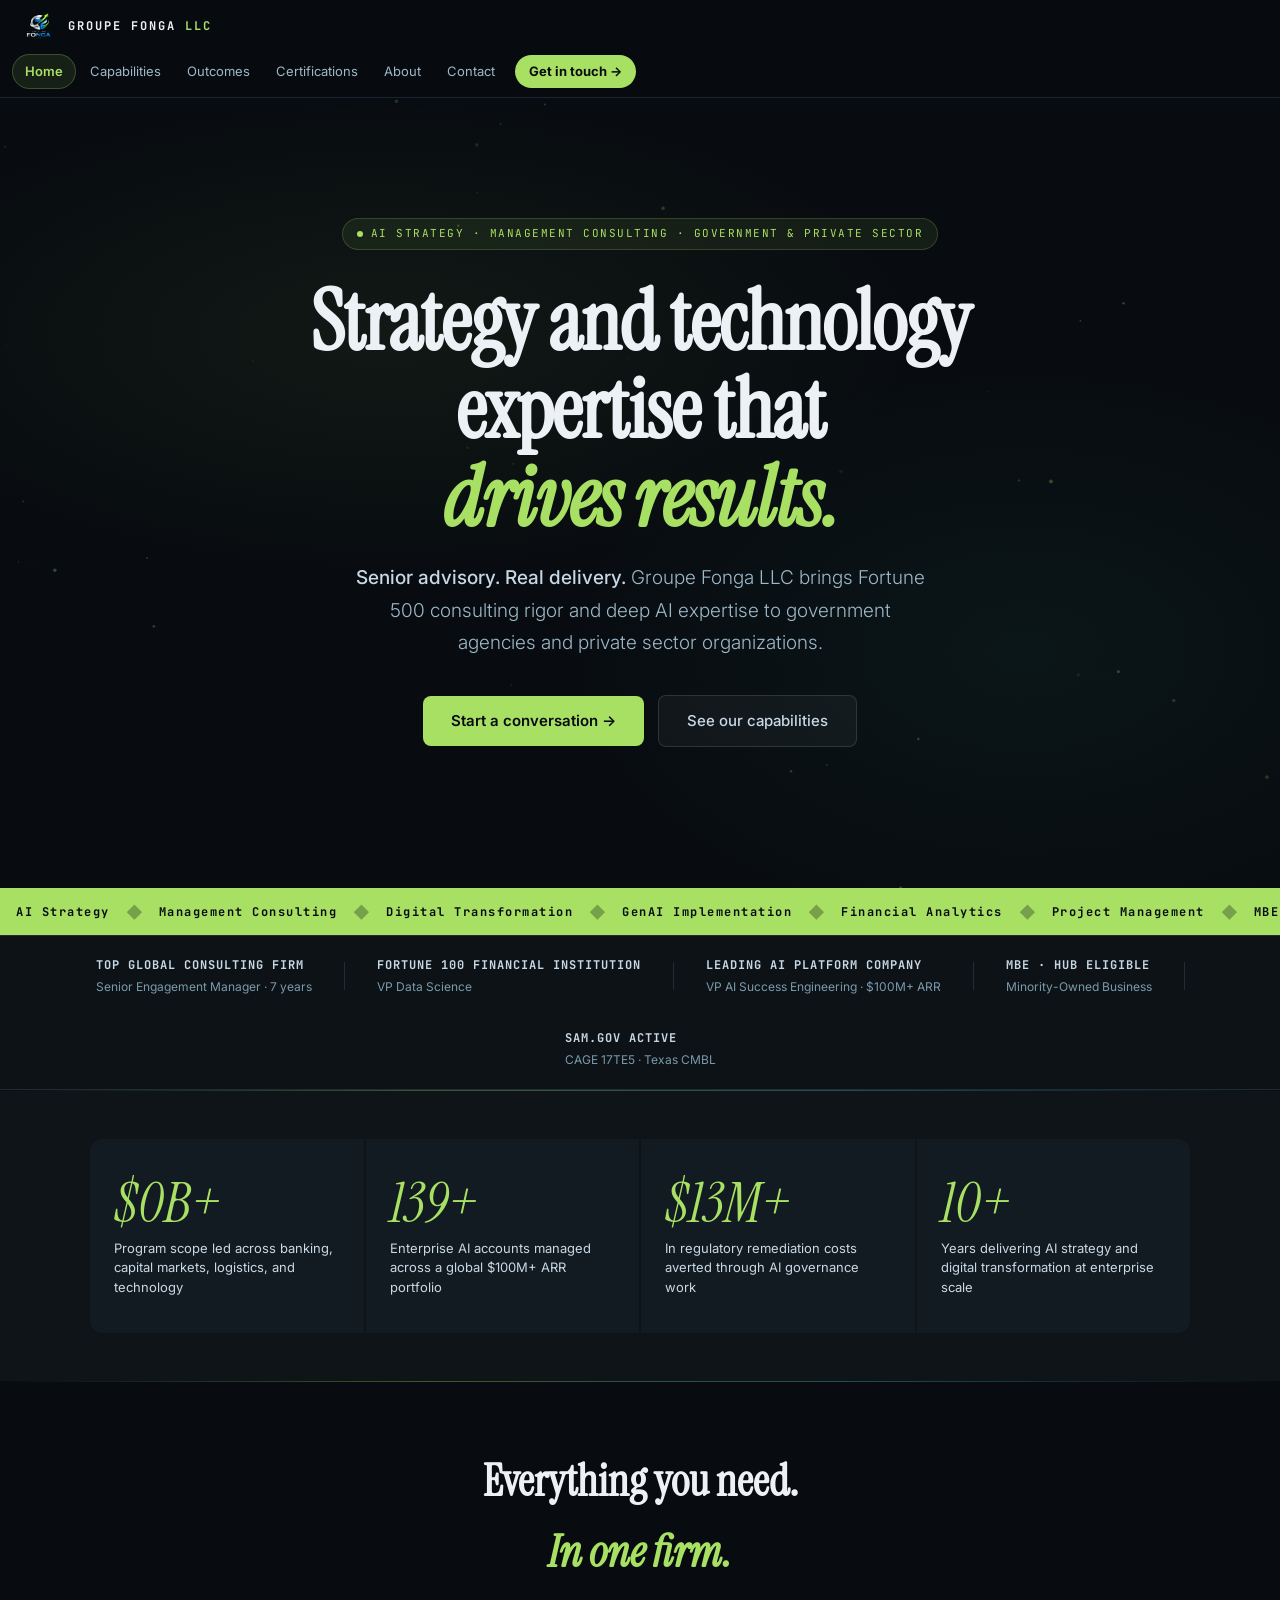
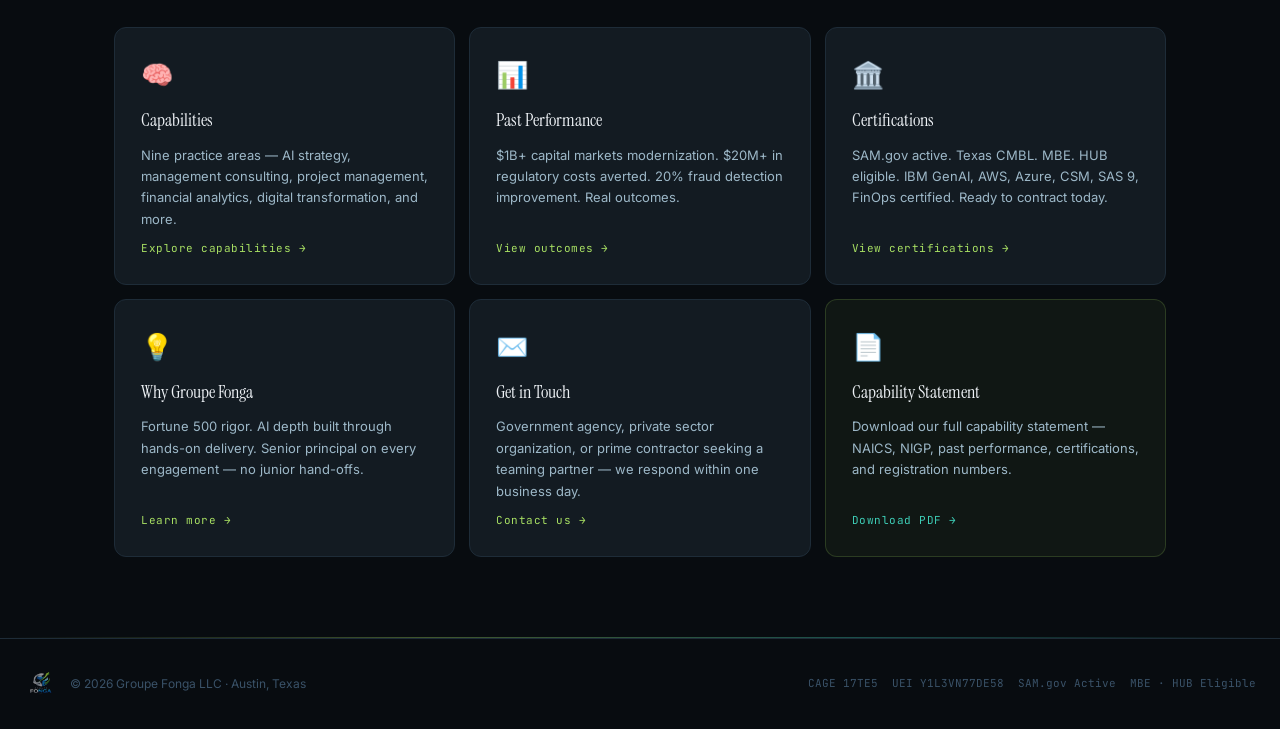
==== index.html @ 7e73f216 "Add files via upload" ====
<!DOCTYPE html>
<html lang="en">
<head>
<meta charset="UTF-8">
<meta name="viewport" content="width=device-width, initial-scale=1.0, maximum-scale=5.0">
<meta name="description" content="Groupe Fonga LLC — AI Strategy and Management Consulting. MBE. Austin TX.">
<title>Home — Groupe Fonga LLC</title>
<link rel="preconnect" href="https://fonts.googleapis.com"><link rel="preconnect" href="https://fonts.gstatic.com" crossorigin><link href="https://fonts.googleapis.com/css2?family=Instrument+Serif:ital@0;1&family=Inter:wght@300;400;500;600;700&family=JetBrains+Mono:wght@400;500;600&display=swap" rel="stylesheet">
<style>

*,*::before,*::after{box-sizing:border-box;margin:0;padding:0}
html{scroll-behavior:smooth}
body{background:#080C10;color:#EDF1F5;font-family:'Inter',sans-serif;line-height:1.6;overflow-x:hidden;-webkit-font-smoothing:antialiased}
:root{
  --void:#080C10;--surface:#0F1419;--card:#131B22;--raised:#19232D;--line:#1E2C38;
  --lime:#A8E063;--teal:#3ECFB8;--orange:#F4A035;--slate:#9DB8C8;
  --ink:#EDF1F5;--body:#C8D8E4;--faint:#7A9AAC;
}

/* ── NAV: two-row, always visible on ALL screen sizes ─────────────────────── */
nav{
  position:sticky;top:0;z-index:1000;
  background:rgba(8,12,16,0.97);
  backdrop-filter:blur(20px);
  border-bottom:1px solid rgba(30,44,56,0.8);
}
.nav-row1{
  display:flex;align-items:center;justify-content:space-between;
  padding:8px 20px;min-height:52px;
}
.nav-logo{
  display:flex;align-items:center;gap:10px;
  text-decoration:none;flex-shrink:0;
}
.nav-logo img{
  height:38px;width:38px;
  object-fit:cover;object-position:center 10%;
  mix-blend-mode:lighten;border-radius:4px;
  flex-shrink:0;
}
.nav-logo-text{
  font-family:'JetBrains Mono',monospace;font-size:12px;font-weight:700;
  color:#EDF1F5;letter-spacing:2px;text-transform:uppercase;
}
.nav-logo-text em{color:#A8E063;font-style:normal;}
.nav-row2{
  display:flex;align-items:center;
  padding:0 12px 8px;gap:2px;
  overflow-x:auto;
  -webkit-overflow-scrolling:touch;
  scrollbar-width:none;
}
.nav-row2::-webkit-scrollbar{display:none;}
.nav-row2 a{
  font-family:'Inter',sans-serif;
  font-size:13px;color:#9DB8C8;
  text-decoration:none;white-space:nowrap;flex-shrink:0;
  padding:6px 12px;border-radius:20px;
  transition:all 0.2s;
}
.nav-row2 a:hover{color:#EDF1F5;background:rgba(255,255,255,0.06);}
.nav-row2 a.active{
  color:#A8E063;
  background:rgba(168,224,99,0.1);
  border:1px solid rgba(168,224,99,0.25);
  font-weight:600;
}
.nav-row2 .nav-cta{
  background:#A8E063;color:#080C10;
  font-weight:700;margin-left:6px;
  padding:6px 14px;
}
.nav-row2 .nav-cta:hover{background:#C5F07A;}

/* ── Page sections ──────────────────────────────────────────────────────────── */
.page-hero{padding:64px 40px 48px;text-align:center;background:var(--void);position:relative;overflow:hidden;}
.page-hero::before{content:'';position:absolute;inset:0;background:radial-gradient(ellipse 60% 80% at 50% 0%,rgba(168,224,99,0.05) 0%,transparent 70%);}
.page-eyebrow{display:inline-flex;align-items:center;gap:8px;padding:5px 14px;border-radius:20px;background:rgba(168,224,99,0.08);border:1px solid rgba(168,224,99,0.2);font-family:'JetBrains Mono',monospace;font-size:11px;color:#A8E063;letter-spacing:1.5px;text-transform:uppercase;margin-bottom:20px;}
.page-title{font-family:'Instrument Serif',serif;font-size:clamp(28px,5vw,56px);line-height:1.1;color:#EDF1F5;margin-bottom:14px;position:relative;}
.page-title em{font-style:italic;color:#A8E063;}
.page-sub{font-size:clamp(14px,2vw,17px);color:#9DB8C8;max-width:540px;margin:0 auto;line-height:1.7;font-weight:300;position:relative;}
main{max-width:1100px;margin:0 auto;padding:48px 24px 80px;}
.glow-divider{height:1px;background:linear-gradient(90deg,transparent,rgba(168,224,99,0.35),rgba(62,207,184,0.35),transparent);}

/* ── Cards ──────────────────────────────────────────────────────────────────── */
.card-grid-3{display:grid;grid-template-columns:repeat(3,1fr);gap:16px;}
.card-grid-2{display:grid;grid-template-columns:repeat(2,1fr);gap:20px;}
.card{background:#131B22;border:1px solid #1E2C38;border-radius:12px;padding:28px;transition:all 0.25s;position:relative;overflow:hidden;}
.card::before{content:'';position:absolute;top:0;left:0;right:0;height:2px;background:linear-gradient(90deg,#A8E063,#3ECFB8,transparent);opacity:0;transition:opacity 0.3s;}
.card:hover::before{opacity:1;}
.card:hover{background:#19232D;border-color:rgba(168,224,99,0.2);transform:translateY(-2px);}
.card-icon{width:44px;height:44px;border-radius:10px;background:rgba(168,224,99,0.08);border:1px solid rgba(168,224,99,0.15);display:flex;align-items:center;justify-content:center;font-size:20px;margin-bottom:18px;}
.card-title{font-family:'Instrument Serif',serif;font-size:19px;color:#EDF1F5;margin-bottom:10px;line-height:1.2;}
.card-desc{font-size:14px;color:#C8D8E4;line-height:1.75;margin-bottom:14px;}
.card-tags{display:flex;flex-wrap:wrap;gap:6px;}
.tag{padding:3px 10px;border-radius:4px;background:rgba(255,255,255,0.04);border:1px solid #1E2C38;font-family:'JetBrains Mono',monospace;font-size:11px;color:#9DB8C8;}

/* ── Buttons ────────────────────────────────────────────────────────────────── */
.btn-primary{padding:13px 28px;border-radius:8px;background:#A8E063;color:#080C10;font-size:15px;font-weight:600;text-decoration:none;display:inline-flex;align-items:center;gap:8px;transition:all 0.2s;}
.btn-primary:hover{background:#C5F07A;transform:translateY(-2px);box-shadow:0 8px 30px rgba(168,224,99,0.25);}
.btn-secondary{padding:13px 28px;border-radius:8px;background:rgba(255,255,255,0.04);border:1px solid rgba(255,255,255,0.12);color:#C8D8E4;font-size:15px;font-weight:500;text-decoration:none;transition:all 0.2s;}
.btn-secondary:hover{background:rgba(255,255,255,0.08);color:#EDF1F5;}

/* ── Footer ─────────────────────────────────────────────────────────────────── */
footer{border-top:1px solid #1E2C38;padding:28px 24px;display:flex;align-items:center;justify-content:space-between;flex-wrap:wrap;gap:14px;background:#080C10;}
.footer-left{display:flex;align-items:center;gap:12px;}
.footer-left img{height:34px;width:34px;object-fit:cover;object-position:center 10%;mix-blend-mode:lighten;opacity:0.6;border-radius:4px;}
.footer-copy{font-size:12px;color:#3A5268;}
.footer-reg{display:flex;gap:14px;flex-wrap:wrap;}
.footer-reg span{font-family:'JetBrains Mono',monospace;font-size:11px;color:#3A5268;}

/* ── Animations ─────────────────────────────────────────────────────────────── */
.fade-up{opacity:0;transform:translateY(20px);transition:opacity 0.6s ease,transform 0.6s ease;}
.fade-up.visible{opacity:1;transform:translateY(0);}
@keyframes pulse{0%,100%{opacity:1;transform:scale(1)}50%{opacity:0.4;transform:scale(0.8)}}
@keyframes glowPulse{0%,100%{text-shadow:0 0 40px rgba(168,224,99,0.5)}50%{text-shadow:0 0 80px rgba(168,224,99,0.8)}}

/* ── Mobile ─────────────────────────────────────────────────────────────────── */
@media(max-width:700px){
  .card-grid-3,.card-grid-2{grid-template-columns:1fr;}
  .page-hero{padding:40px 16px 32px;}
  main{padding:32px 16px 60px;}
  footer{flex-direction:column;align-items:flex-start;padding:20px 16px;}
  .btn-primary,.btn-secondary{width:100%;justify-content:center;text-align:center;}
}
@media(prefers-reduced-motion:reduce){*{animation:none!important;transition:none!important}.fade-up{opacity:1;transform:none}}


.hero{position:relative;min-height:calc(100vh - 110px);display:flex;flex-direction:column;align-items:center;justify-content:center;padding:60px 24px 80px;text-align:center;overflow:hidden;}
.hero::before{content:'';position:absolute;inset:0;background:radial-gradient(ellipse 70% 50% at 30% 30%,rgba(168,224,99,0.06) 0%,transparent 60%),radial-gradient(ellipse 60% 60% at 80% 70%,rgba(62,207,184,0.05) 0%,transparent 60%);animation:meshShift 12s ease-in-out infinite alternate;}
@keyframes meshShift{0%{opacity:1}100%{opacity:0.6}}
#particles{position:absolute;inset:0;z-index:0;pointer-events:none;}
.hero-content{position:relative;z-index:1;max-width:820px;}
.eyebrow{display:inline-flex;align-items:center;gap:8px;padding:6px 14px;border-radius:20px;background:rgba(168,224,99,0.08);border:1px solid rgba(168,224,99,0.2);font-family:'JetBrains Mono',monospace;font-size:11px;color:#A8E063;letter-spacing:1.5px;text-transform:uppercase;margin-bottom:28px;}
.eyebrow-dot{width:6px;height:6px;border-radius:50%;background:#A8E063;animation:pulse 2.5s ease-in-out infinite;flex-shrink:0;}
.hero-h1{font-family:'Instrument Serif',serif;font-size:clamp(36px,7vw,84px);line-height:1.05;letter-spacing:-1px;color:#EDF1F5;margin-bottom:20px;}
.hero-h1 em{font-style:italic;color:#A8E063;animation:glowPulse 3s ease-in-out infinite;}
.hero-sub{font-size:clamp(15px,2vw,19px);color:#9DB8C8;max-width:580px;margin:0 auto 36px;line-height:1.7;font-weight:300;}
.hero-sub strong{color:#C8D8E4;font-weight:500;}
.hero-actions{display:flex;align-items:center;justify-content:center;gap:14px;flex-wrap:wrap;}
.cred-bar{border-top:1px solid #1E2C38;border-bottom:1px solid #1E2C38;padding:20px 24px;display:flex;align-items:center;justify-content:center;gap:32px;flex-wrap:wrap;background:rgba(15,20,25,0.7);}
.cred-name{font-family:'JetBrains Mono',monospace;font-size:12px;font-weight:700;color:#C8D8E4;letter-spacing:1px;text-transform:uppercase;}
.cred-sub{font-size:12px;color:#7A9AAC;margin-top:2px;}
.cred-div{width:1px;height:28px;background:#1E2C38;}
.stats-wrap{background:#0F1419;padding:48px 24px;}
.stats-grid{display:grid;grid-template-columns:repeat(4,1fr);gap:2px;max-width:1100px;margin:0 auto;}
.stat-card{padding:36px 24px;background:#131B22;transition:background 0.2s;}
.stat-card:first-child{border-radius:12px 0 0 12px;}
.stat-card:last-child{border-radius:0 12px 12px 0;}
.stat-card:hover{background:#19232D;}
.stat-num{font-family:'Instrument Serif',serif;font-style:italic;font-size:clamp(36px,5vw,56px);color:#A8E063;line-height:1;margin-bottom:8px;}
.stat-label{font-size:13px;color:#C8D8E4;line-height:1.5;}
.previews{max-width:1100px;margin:0 auto;padding:64px 24px 80px;}
.previews-title{font-family:'Instrument Serif',serif;font-size:clamp(28px,4vw,44px);color:#EDF1F5;margin-bottom:40px;text-align:center;}
.previews-title em{font-style:italic;color:#A8E063;}
.preview-grid{display:grid;grid-template-columns:repeat(3,1fr);gap:14px;}
.preview-card{padding:26px;background:#131B22;border:1px solid #1E2C38;border-radius:12px;display:flex;flex-direction:column;gap:10px;transition:all 0.25s;position:relative;overflow:hidden;}
.preview-card::before{content:'';position:absolute;top:0;left:0;right:0;height:2px;background:linear-gradient(90deg,#A8E063,#3ECFB8,transparent);opacity:0;transition:opacity 0.3s;}
.preview-card:hover::before{opacity:1;}
.preview-card:hover{background:#19232D;transform:translateY(-3px);box-shadow:0 16px 40px rgba(0,0,0,0.3);}
.preview-icon{font-size:26px;}
.preview-title{font-family:'Instrument Serif',serif;font-size:18px;color:#EDF1F5;}
.preview-desc{font-size:13px;color:#9DB8C8;line-height:1.65;flex:1;}
.preview-link{font-family:'JetBrains Mono',monospace;font-size:11px;color:#A8E063;text-decoration:none;letter-spacing:0.5px;}
.preview-link:hover{text-decoration:underline;}
@media(max-width:700px){
  .stats-grid{grid-template-columns:1fr 1fr;}
  .stat-card:first-child{border-radius:12px 0 0 0;}
  .stat-card:last-child{border-radius:0 0 12px 12px;}
  .preview-grid{grid-template-columns:1fr;}
  .cred-bar{flex-direction:column;gap:14px;text-align:center;}
  .cred-div{display:none;}
  .hero-actions{flex-direction:column;width:100%;}
  .hero-actions .btn-primary,.hero-actions .btn-secondary{width:100%;justify-content:center;}
}

</style>
</head>
<body>
<nav>
  <div class="nav-row1">
    <a href="index.html" class="nav-logo">
      <img src="logo.png" alt="Groupe Fonga LLC"/>
      <span class="nav-logo-text">GROUPE FONGA <em>LLC</em></span>
    </a>
  </div>
  <div class="nav-row2">
    <a href="index.html" class="active">Home</a><a href="capabilities.html" class="">Capabilities</a><a href="outcomes.html" class="">Outcomes</a><a href="certifications.html" class="">Certifications</a><a href="about.html" class="">About</a><a href="contact.html" class="">Contact</a>
    <a href="contact.html" class="nav-cta">Get in touch →</a>
  </div>
</nav>

<canvas id="particles"></canvas>
<section class="hero">
  <div class="hero-content">
    <div class="eyebrow"><span class="eyebrow-dot"></span>AI Strategy · Management Consulting · Government & Private Sector</div>
    <h1 class="hero-h1">Strategy and technology<br>expertise that<br><em>drives results.</em></h1>
    <p class="hero-sub"><strong>Senior advisory. Real delivery.</strong> Groupe Fonga LLC brings Fortune 500 consulting rigor and deep AI expertise to government agencies and private sector organizations.</p>
    <div class="hero-actions">
      <a href="contact.html" class="btn-primary">Start a conversation →</a>
      <a href="capabilities.html" class="btn-secondary">See our capabilities</a>
    </div>
  </div>
</section>
<div style="background:#A8E063;padding:10px 0;overflow:hidden;white-space:nowrap;">
<div style="display:inline-flex;align-items:center;animation:marquee 30s linear infinite;">
  <span style="font-family:'JetBrains Mono',monospace;font-size:12px;font-weight:700;color:#080C10;letter-spacing:1.5px;padding:0 16px;">AI Strategy</span><span style="color:rgba(8,12,16,0.3)">◆</span>
  <span style="font-family:'JetBrains Mono',monospace;font-size:12px;font-weight:700;color:#080C10;letter-spacing:1.5px;padding:0 16px;">Management Consulting</span><span style="color:rgba(8,12,16,0.3)">◆</span>
  <span style="font-family:'JetBrains Mono',monospace;font-size:12px;font-weight:700;color:#080C10;letter-spacing:1.5px;padding:0 16px;">Digital Transformation</span><span style="color:rgba(8,12,16,0.3)">◆</span>
  <span style="font-family:'JetBrains Mono',monospace;font-size:12px;font-weight:700;color:#080C10;letter-spacing:1.5px;padding:0 16px;">GenAI Implementation</span><span style="color:rgba(8,12,16,0.3)">◆</span>
  <span style="font-family:'JetBrains Mono',monospace;font-size:12px;font-weight:700;color:#080C10;letter-spacing:1.5px;padding:0 16px;">Financial Analytics</span><span style="color:rgba(8,12,16,0.3)">◆</span>
  <span style="font-family:'JetBrains Mono',monospace;font-size:12px;font-weight:700;color:#080C10;letter-spacing:1.5px;padding:0 16px;">Project Management</span><span style="color:rgba(8,12,16,0.3)">◆</span>
  <span style="font-family:'JetBrains Mono',monospace;font-size:12px;font-weight:700;color:#080C10;letter-spacing:1.5px;padding:0 16px;">MBE · HUB Eligible</span><span style="color:rgba(8,12,16,0.3)">◆</span>
  <span style="font-family:'JetBrains Mono',monospace;font-size:12px;font-weight:700;color:#080C10;letter-spacing:1.5px;padding:0 16px;">Austin TX · CAGE 17TE5</span><span style="color:rgba(8,12,16,0.3)">◆</span>
  <span style="font-family:'JetBrains Mono',monospace;font-size:12px;font-weight:700;color:#080C10;letter-spacing:1.5px;padding:0 16px;">AI Strategy</span><span style="color:rgba(8,12,16,0.3)">◆</span>
  <span style="font-family:'JetBrains Mono',monospace;font-size:12px;font-weight:700;color:#080C10;letter-spacing:1.5px;padding:0 16px;">Management Consulting</span><span style="color:rgba(8,12,16,0.3)">◆</span>
  <span style="font-family:'JetBrains Mono',monospace;font-size:12px;font-weight:700;color:#080C10;letter-spacing:1.5px;padding:0 16px;">Digital Transformation</span><span style="color:rgba(8,12,16,0.3)">◆</span>
  <span style="font-family:'JetBrains Mono',monospace;font-size:12px;font-weight:700;color:#080C10;letter-spacing:1.5px;padding:0 16px;">GenAI Implementation</span><span style="color:rgba(8,12,16,0.3)">◆</span>
</div>
</div>
<style>@keyframes marquee{0%{transform:translateX(0)}100%{transform:translateX(-50%)}}</style>
<div class="cred-bar">
  <div><div class="cred-name">Top Global Consulting Firm</div><div class="cred-sub">Senior Engagement Manager · 7 years</div></div>
  <div class="cred-div"></div>
  <div><div class="cred-name">Fortune 100 Financial Institution</div><div class="cred-sub">VP Data Science</div></div>
  <div class="cred-div"></div>
  <div><div class="cred-name">Leading AI Platform Company</div><div class="cred-sub">VP AI Success Engineering · $100M+ ARR</div></div>
  <div class="cred-div"></div>
  <div><div class="cred-name">MBE · HUB Eligible</div><div class="cred-sub">Minority-Owned Business</div></div>
  <div class="cred-div"></div>
  <div><div class="cred-name">SAM.gov Active</div><div class="cred-sub">CAGE 17TE5 · Texas CMBL</div></div>
</div>
<div class="glow-divider"></div>
<div class="stats-wrap">
  <div class="stats-grid">
    <div class="stat-card fade-up"><div class="stat-num" data-target="1" data-suffix="B+" data-prefix="$">$1B+</div><div class="stat-label">Program scope led across banking, capital markets, logistics, and technology</div></div>
    <div class="stat-card fade-up"><div class="stat-num" data-target="200" data-suffix="+" data-prefix="">200+</div><div class="stat-label">Enterprise AI accounts managed across a global $100M+ ARR portfolio</div></div>
    <div class="stat-card fade-up"><div class="stat-num" data-target="20" data-suffix="M+" data-prefix="$">$20M+</div><div class="stat-label">In regulatory remediation costs averted through AI governance work</div></div>
    <div class="stat-card fade-up"><div class="stat-num" data-target="15" data-suffix="+" data-prefix="">15+</div><div class="stat-label">Years delivering AI strategy and digital transformation at enterprise scale</div></div>
  </div>
</div>
<div class="glow-divider"></div>
<div class="previews">
  <h2 class="previews-title fade-up">Everything you need.<br><em>In one firm.</em></h2>
  <div class="preview-grid">
    <div class="preview-card fade-up"><div class="preview-icon">🧠</div><div class="preview-title">Capabilities</div><div class="preview-desc">Nine practice areas — AI strategy, management consulting, project management, financial analytics, digital transformation, and more.</div><a href="capabilities.html" class="preview-link">Explore capabilities →</a></div>
    <div class="preview-card fade-up"><div class="preview-icon">📊</div><div class="preview-title">Past Performance</div><div class="preview-desc">$1B+ capital markets modernization. $20M+ in regulatory costs averted. 20% fraud detection improvement. Real outcomes.</div><a href="outcomes.html" class="preview-link">View outcomes →</a></div>
    <div class="preview-card fade-up"><div class="preview-icon">🏛️</div><div class="preview-title">Certifications</div><div class="preview-desc">SAM.gov active. Texas CMBL. MBE. HUB eligible. IBM GenAI, AWS, Azure, CSM, SAS 9, FinOps certified. Ready to contract today.</div><a href="certifications.html" class="preview-link">View certifications →</a></div>
    <div class="preview-card fade-up"><div class="preview-icon">💡</div><div class="preview-title">Why Groupe Fonga</div><div class="preview-desc">Fortune 500 rigor. AI depth built through hands-on delivery. Senior principal on every engagement — no junior hand-offs.</div><a href="about.html" class="preview-link">Learn more →</a></div>
    <div class="preview-card fade-up"><div class="preview-icon">✉️</div><div class="preview-title">Get in Touch</div><div class="preview-desc">Government agency, private sector organization, or prime contractor seeking a teaming partner — we respond within one business day.</div><a href="contact.html" class="preview-link">Contact us →</a></div>
    <div class="preview-card fade-up" style="background:rgba(168,224,99,0.05);border-color:rgba(168,224,99,0.18);"><div class="preview-icon">📄</div><div class="preview-title">Capability Statement</div><div class="preview-desc">Download our full capability statement — NAICS, NIGP, past performance, certifications, and registration numbers.</div><a href="capability-statement.pdf" class="preview-link" style="color:#3ECFB8;">Download PDF →</a></div>
  </div>
</div>

<div class="glow-divider"></div>
<footer>
  <div class="footer-left">
    <img src="logo.png" alt="Groupe Fonga LLC"/>
    <span class="footer-copy">© 2026 Groupe Fonga LLC · Austin, Texas</span>
  </div>
  <div class="footer-reg">
    <span>CAGE 17TE5</span><span>UEI Y1L3VN77DE58</span><span>SAM.gov Active</span><span>MBE · HUB Eligible</span>
  </div>
</footer>
<script>
(function(){
  // Fade-up on scroll
  const obs=new IntersectionObserver(entries=>{
    entries.forEach(e=>{if(e.isIntersecting){e.target.classList.add('visible');obs.unobserve(e.target);}});
  },{threshold:0.1,rootMargin:'0px 0px -30px 0px'});
  document.querySelectorAll('.fade-up').forEach(el=>obs.observe(el));
  // Card tilt
  if(!window.matchMedia('(prefers-reduced-motion:reduce)').matches){
    document.querySelectorAll('.card').forEach(card=>{
      card.addEventListener('mousemove',e=>{
        const r=card.getBoundingClientRect();
        const x=(e.clientX-r.left)/r.width-0.5;
        const y=(e.clientY-r.top)/r.height-0.5;
        card.style.transform=`translateY(-2px) rotateX(${-y*5}deg) rotateY(${x*5}deg)`;
        card.style.transformStyle='preserve-3d';
      });
      card.addEventListener('mouseleave',()=>{
        card.style.transform='';
        card.style.transition='transform 0.4s ease';
        setTimeout(()=>card.style.transition='',400);
      });
    });
  }
})();
</script>
<script>
// Particles
(function(){
  const c=document.getElementById('particles');if(!c)return;
  const ctx=c.getContext('2d');let W,H,pts=[];
  function resize(){W=c.width=window.innerWidth;H=c.height=window.innerHeight;}
  function P(){this.x=Math.random()*W;this.y=Math.random()*H;this.vx=(Math.random()-.5)*.3;this.vy=(Math.random()-.5)*.3;this.r=Math.random()*1.5+.5;this.a=Math.random()*.25+.05;}
  P.prototype.u=function(){this.x+=this.vx;this.y+=this.vy;if(this.x<0||this.x>W)this.vx*=-1;if(this.y<0||this.y>H)this.vy*=-1;};
  function init(){resize();pts=Array.from({length:45},()=>new P());}
  function draw(){ctx.clearRect(0,0,W,H);pts.forEach(p=>{ctx.beginPath();ctx.arc(p.x,p.y,p.r,0,Math.PI*2);ctx.fillStyle='rgba(168,224,99,'+p.a+')';ctx.fill();p.u();});for(let i=0;i<pts.length;i++)for(let j=i+1;j<pts.length;j++){const dx=pts[i].x-pts[j].x,dy=pts[i].y-pts[j].y,d=Math.sqrt(dx*dx+dy*dy);if(d<110){ctx.beginPath();ctx.moveTo(pts[i].x,pts[i].y);ctx.lineTo(pts[j].x,pts[j].y);ctx.strokeStyle='rgba(168,224,99,'+(0.05*(1-d/110))+')';ctx.lineWidth=.5;ctx.stroke();}}requestAnimationFrame(draw);}
  window.addEventListener('resize',resize);init();
  if(!window.matchMedia('(prefers-reduced-motion:reduce)').matches)draw();
})();
// Counters
(function(){
  const els=document.querySelectorAll('.stat-num[data-target]');
  function ease(t){return 1-Math.pow(1-t,3);}
  function animate(el){
    const t=+el.dataset.target,pre=el.dataset.prefix||'',suf=el.dataset.suffix||'';
    const dur=1800,start=performance.now();
    (function tick(now){const p=Math.min((now-start)/dur,1);el.textContent=pre+Math.floor(t*ease(p))+suf;if(p<1)requestAnimationFrame(tick);else el.textContent=pre+t+suf;})(start);
  }
  const obs=new IntersectionObserver(entries=>{entries.forEach(e=>{if(e.isIntersecting){animate(e.target);obs.unobserve(e.target);}});},{threshold:.5});
  els.forEach(el=>obs.observe(el));
})();
</script>
</body>
</html>
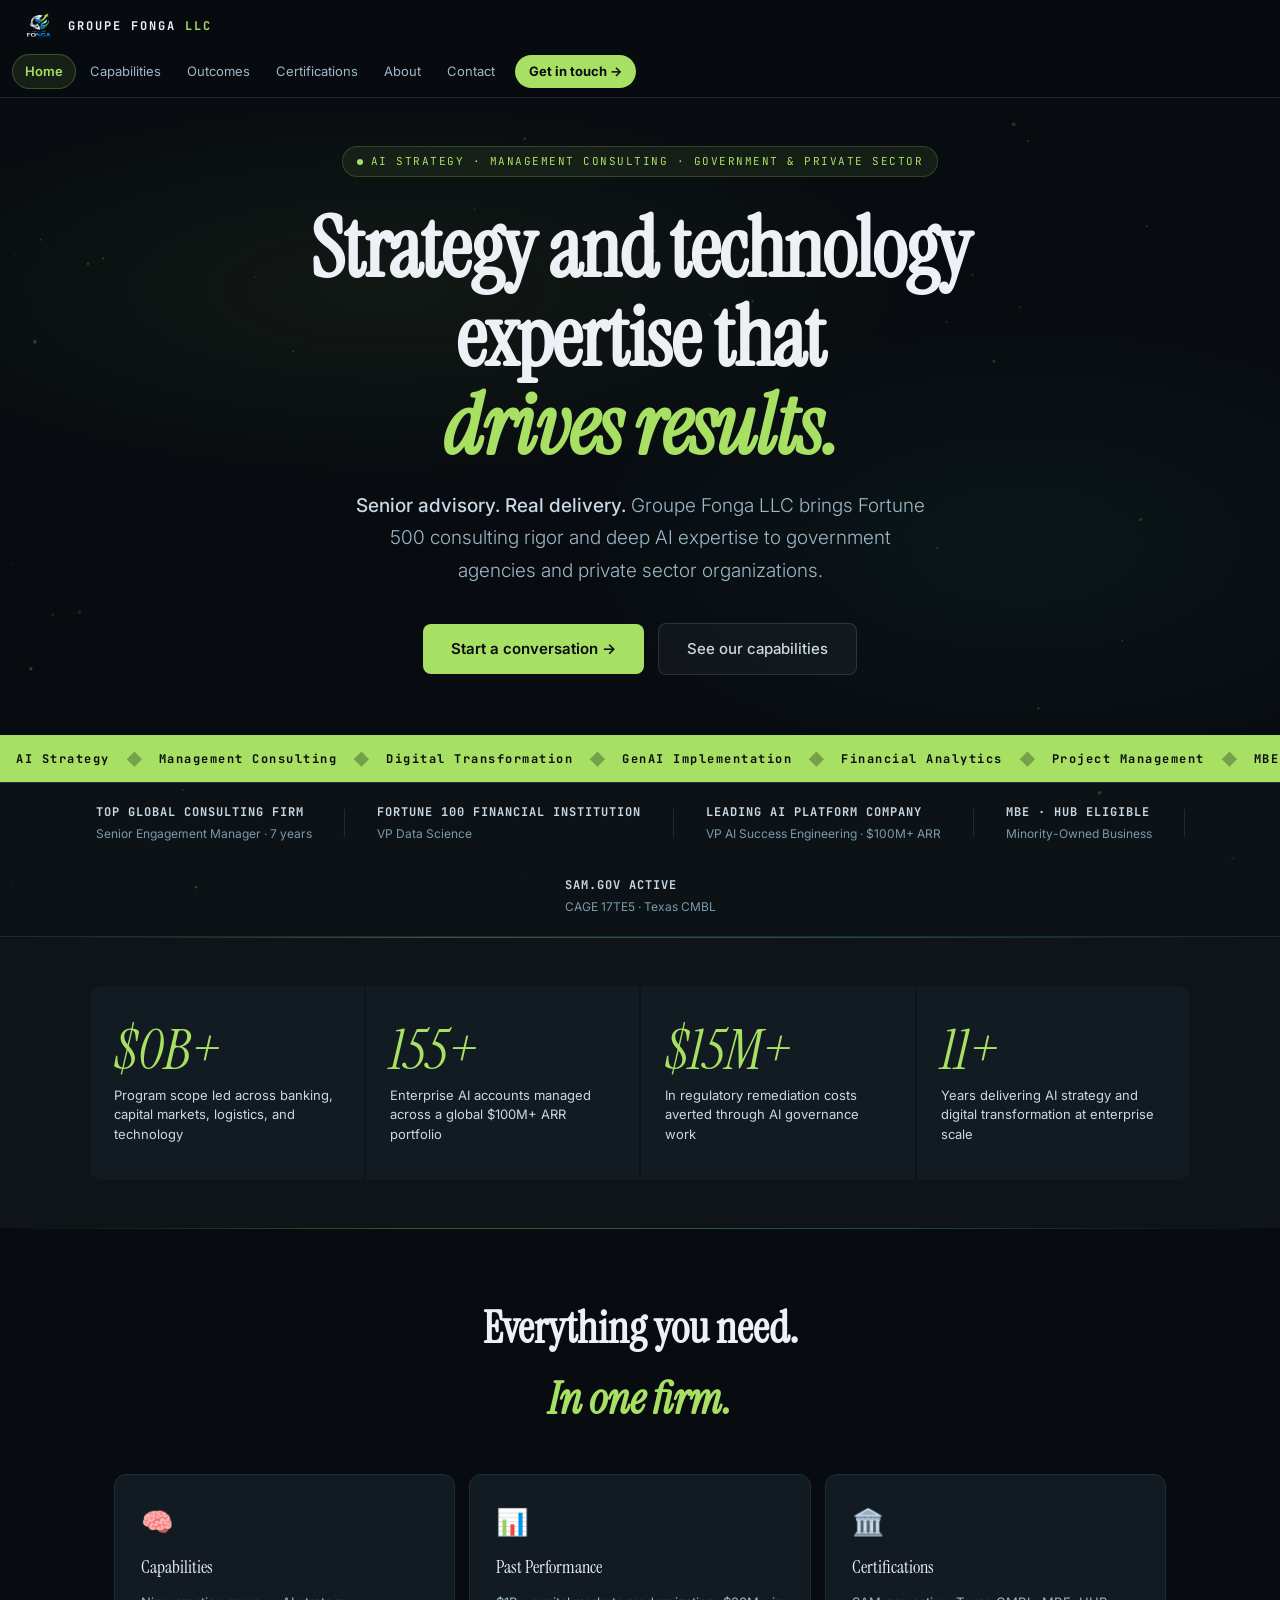
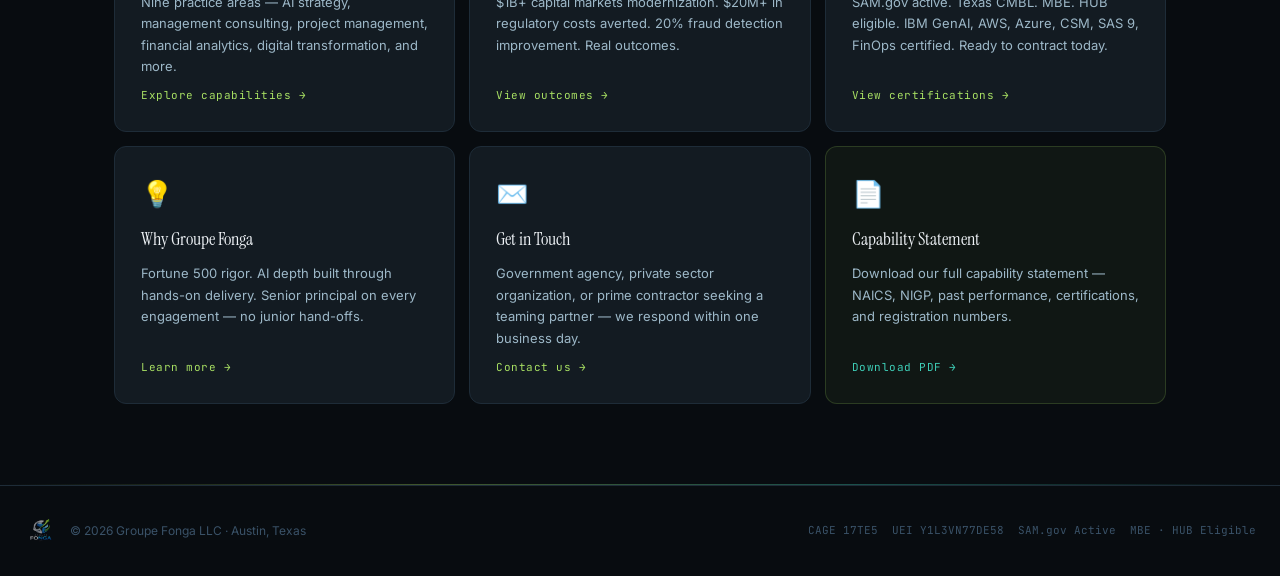
==== commit f7fa0566: "Refine hero section styles in index.html Adjusted padding and minimum height for the hero section." ====
--- a/index.html
+++ b/index.html
@@ -126,7 +126,7 @@
 @media(prefers-reduced-motion:reduce){*{animation:none!important;transition:none!important}.fade-up{opacity:1;transform:none}}
 
 
-.hero{position:relative;min-height:calc(100vh - 110px);display:flex;flex-direction:column;align-items:center;justify-content:center;padding:60px 24px 80px;text-align:center;overflow:hidden;}
+.hero{position:relative;display:flex;flex-direction:column;align-items:center;justify-content:center;padding:48px 24px 60px;text-align:center;overflow:hidden;}
 .hero::before{content:'';position:absolute;inset:0;background:radial-gradient(ellipse 70% 50% at 30% 30%,rgba(168,224,99,0.06) 0%,transparent 60%),radial-gradient(ellipse 60% 60% at 80% 70%,rgba(62,207,184,0.05) 0%,transparent 60%);animation:meshShift 12s ease-in-out infinite alternate;}
 @keyframes meshShift{0%{opacity:1}100%{opacity:0.6}}
 #particles{position:absolute;inset:0;z-index:0;pointer-events:none;}
@@ -315,4 +315,4 @@
 })();
 </script>
 </body>
-</html>+</html>
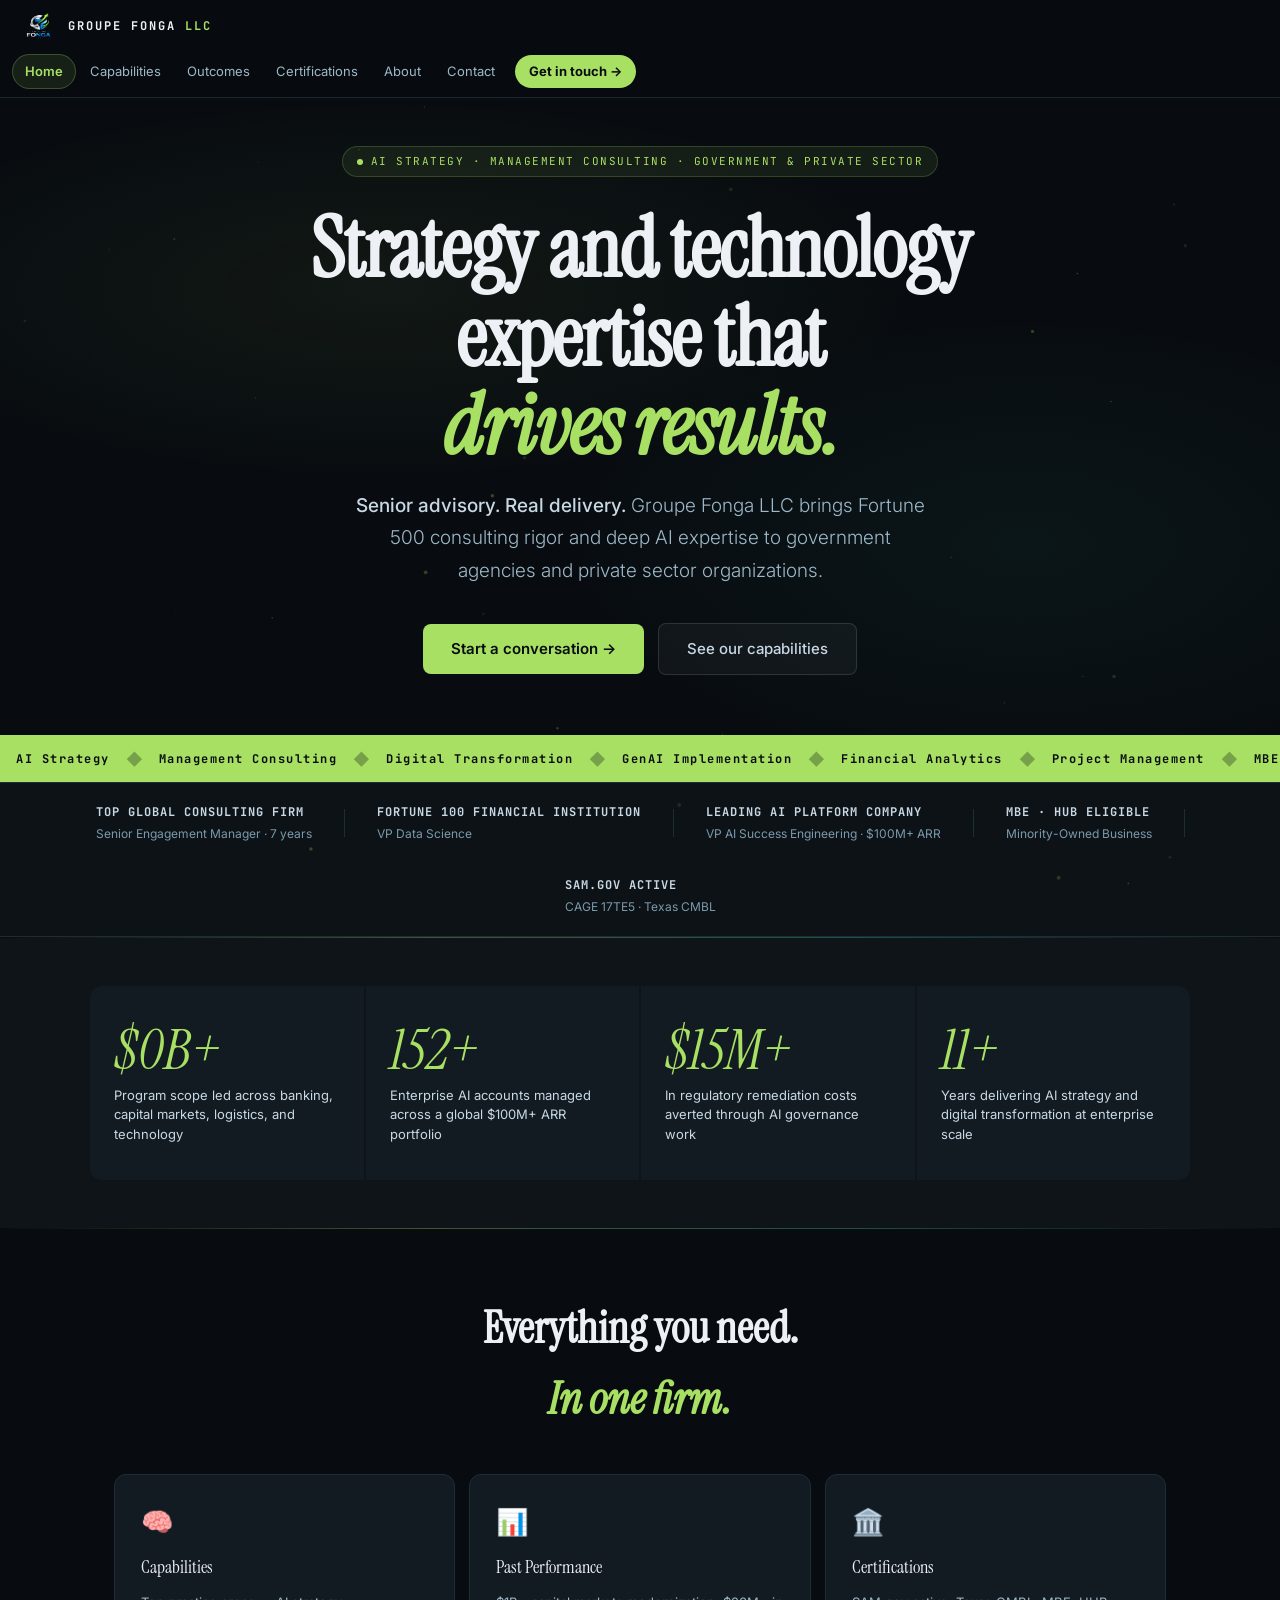
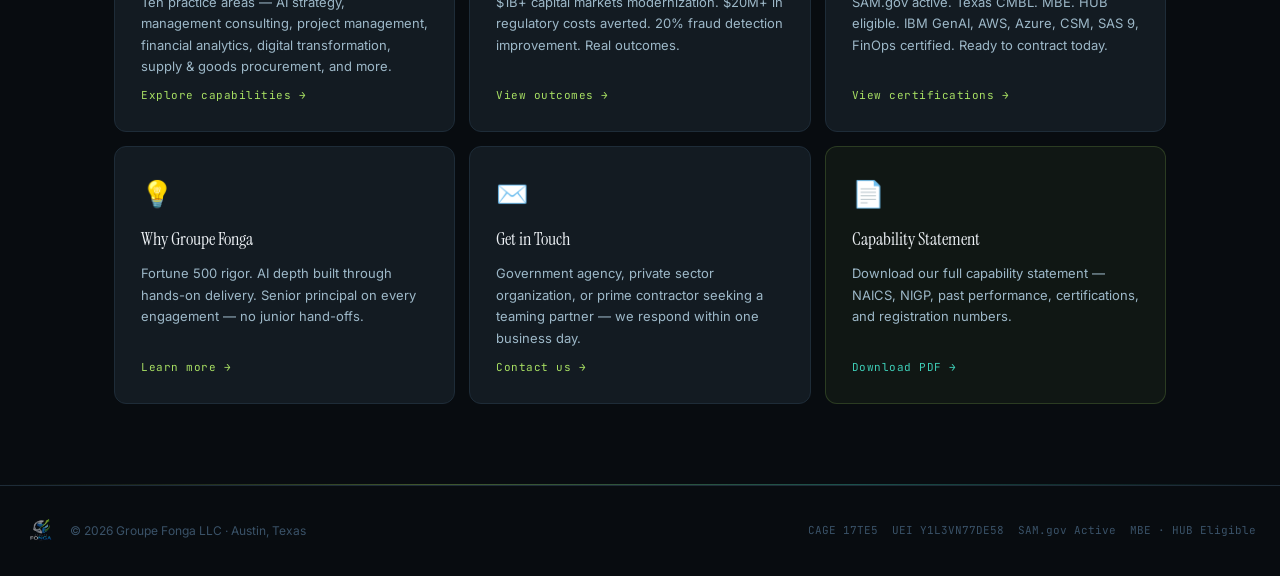
==== commit a3a1ebd8: "Add Supply & Goods Procurement practice area and NAICS codes" ====
--- a/index.html
+++ b/index.html
@@ -243,7 +243,7 @@
 <div class="previews">
   <h2 class="previews-title fade-up">Everything you need.<br><em>In one firm.</em></h2>
   <div class="preview-grid">
-    <div class="preview-card fade-up"><div class="preview-icon">🧠</div><div class="preview-title">Capabilities</div><div class="preview-desc">Nine practice areas — AI strategy, management consulting, project management, financial analytics, digital transformation, and more.</div><a href="capabilities.html" class="preview-link">Explore capabilities →</a></div>
+    <div class="preview-card fade-up"><div class="preview-icon">🧠</div><div class="preview-title">Capabilities</div><div class="preview-desc">Ten practice areas — AI strategy, management consulting, project management, financial analytics, digital transformation, supply & goods procurement, and more.</div><a href="capabilities.html" class="preview-link">Explore capabilities →</a></div>
     <div class="preview-card fade-up"><div class="preview-icon">📊</div><div class="preview-title">Past Performance</div><div class="preview-desc">$1B+ capital markets modernization. $20M+ in regulatory costs averted. 20% fraud detection improvement. Real outcomes.</div><a href="outcomes.html" class="preview-link">View outcomes →</a></div>
     <div class="preview-card fade-up"><div class="preview-icon">🏛️</div><div class="preview-title">Certifications</div><div class="preview-desc">SAM.gov active. Texas CMBL. MBE. HUB eligible. IBM GenAI, AWS, Azure, CSM, SAS 9, FinOps certified. Ready to contract today.</div><a href="certifications.html" class="preview-link">View certifications →</a></div>
     <div class="preview-card fade-up"><div class="preview-icon">💡</div><div class="preview-title">Why Groupe Fonga</div><div class="preview-desc">Fortune 500 rigor. AI depth built through hands-on delivery. Senior principal on every engagement — no junior hand-offs.</div><a href="about.html" class="preview-link">Learn more →</a></div>
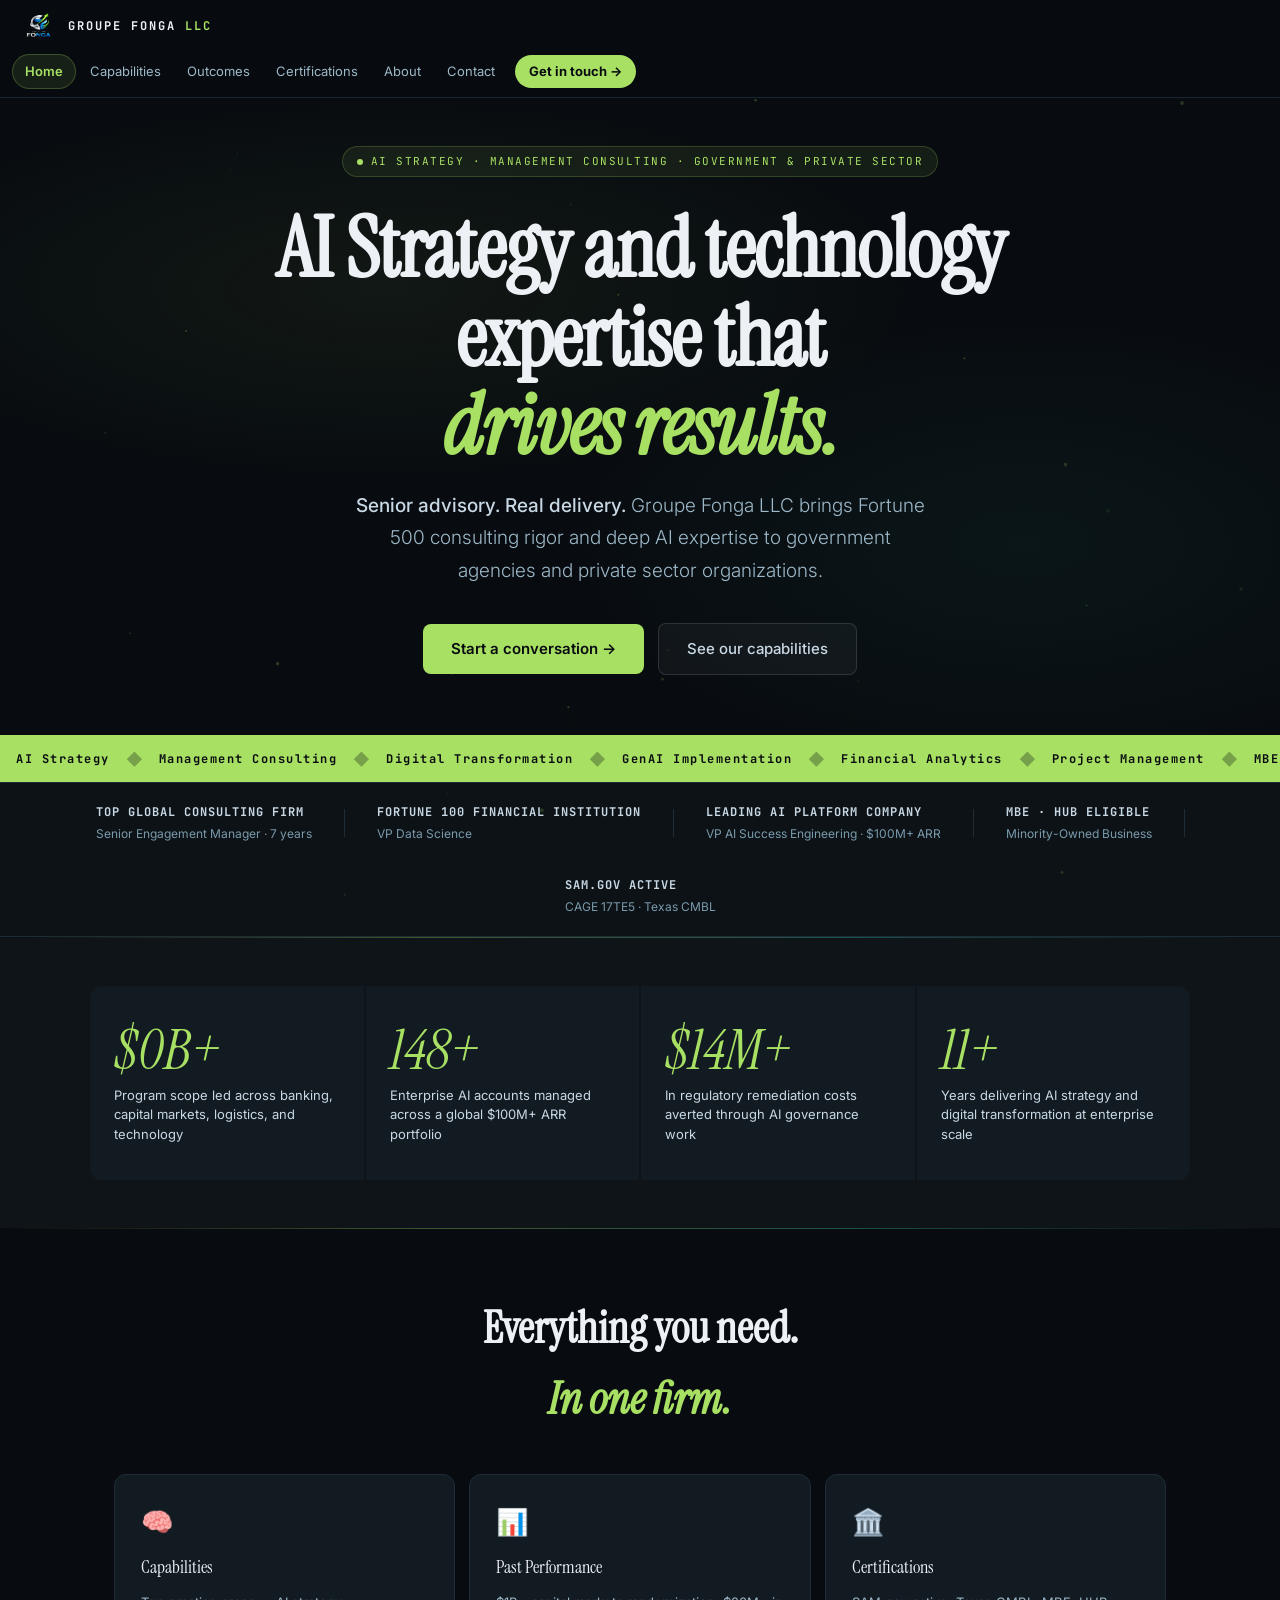
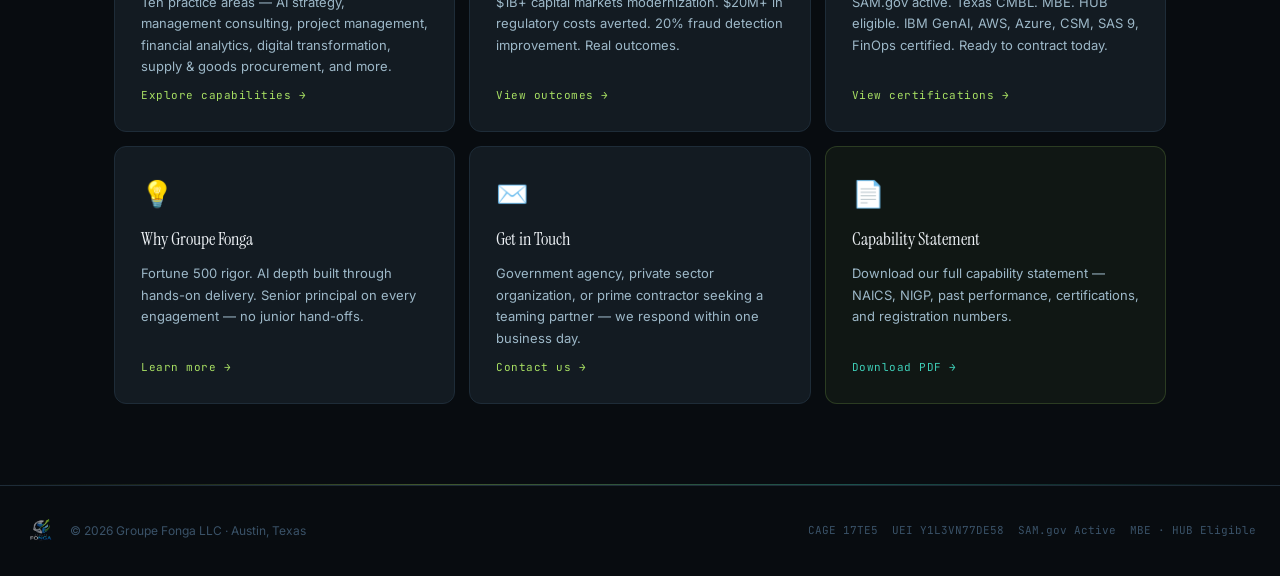
==== commit 55bd885c: "Update hero heading to include 'AI'" ====
--- a/index.html
+++ b/index.html
@@ -194,7 +194,7 @@
 <section class="hero">
   <div class="hero-content">
     <div class="eyebrow"><span class="eyebrow-dot"></span>AI Strategy · Management Consulting · Government & Private Sector</div>
-    <h1 class="hero-h1">Strategy and technology<br>expertise that<br><em>drives results.</em></h1>
+    <h1 class="hero-h1"> AI Strategy and technology<br>expertise that<br><em>drives results.</em></h1>
     <p class="hero-sub"><strong>Senior advisory. Real delivery.</strong> Groupe Fonga LLC brings Fortune 500 consulting rigor and deep AI expertise to government agencies and private sector organizations.</p>
     <div class="hero-actions">
       <a href="contact.html" class="btn-primary">Start a conversation →</a>
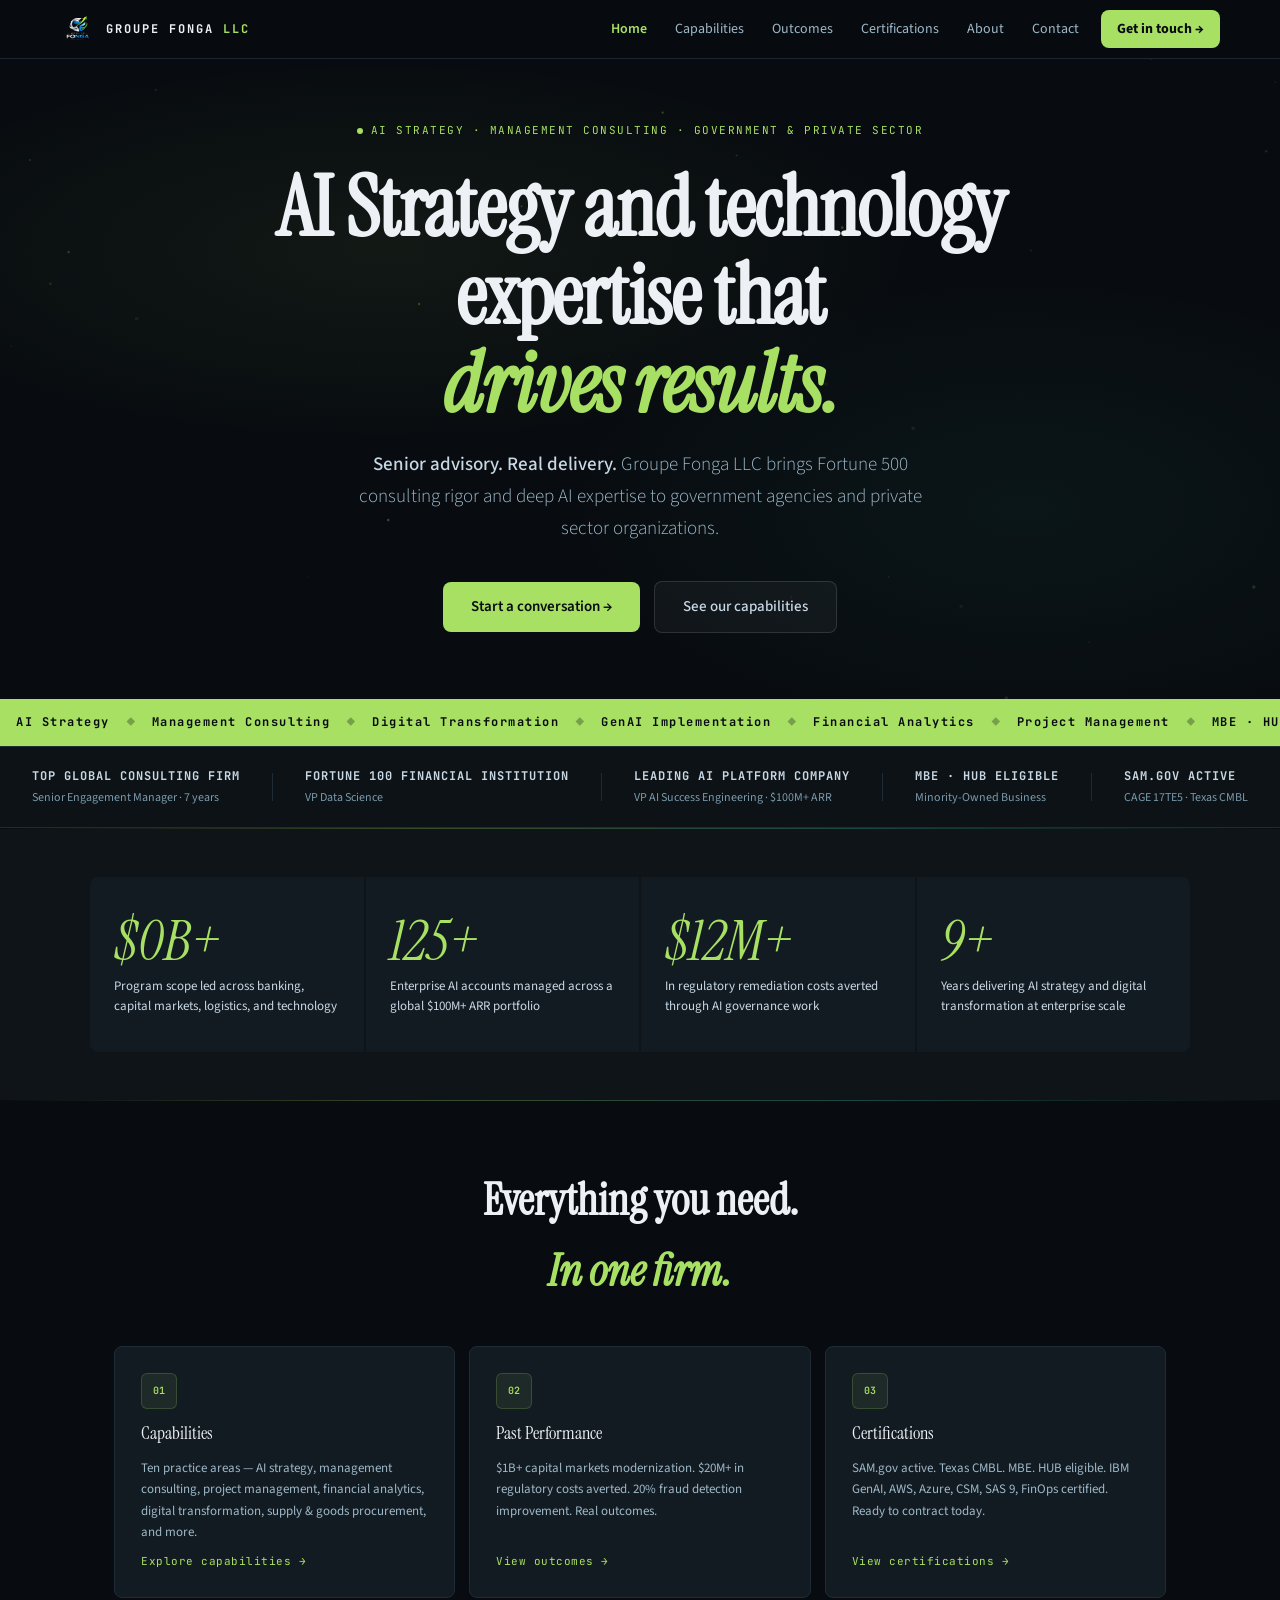
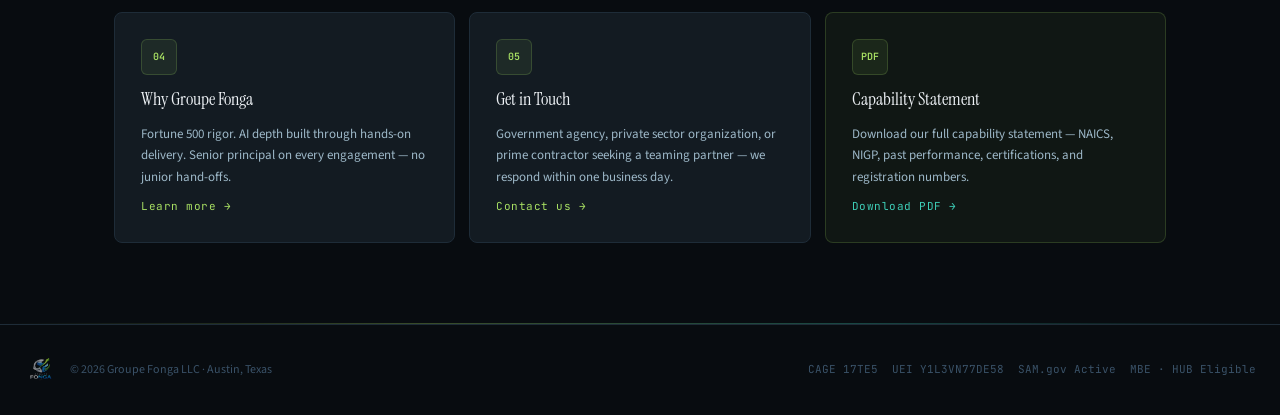
==== commit 9718753b: "Improve design, UX, and SEO across the static site Extract shared styles/JS, replace Inter with Sour" ====
--- a/index.html
+++ b/index.html
@@ -2,234 +2,120 @@
 <html lang="en">
 <head>
 <meta charset="UTF-8">
-<meta name="viewport" content="width=device-width, initial-scale=1.0, maximum-scale=5.0">
-<meta name="description" content="Groupe Fonga LLC — AI Strategy and Management Consulting. MBE. Austin TX.">
+<meta name="viewport" content="width=device-width, initial-scale=1.0">
 <title>Home — Groupe Fonga LLC</title>
-<link rel="preconnect" href="https://fonts.googleapis.com"><link rel="preconnect" href="https://fonts.gstatic.com" crossorigin><link href="https://fonts.googleapis.com/css2?family=Instrument+Serif:ital@0;1&family=Inter:wght@300;400;500;600;700&family=JetBrains+Mono:wght@400;500;600&display=swap" rel="stylesheet">
-<style>
-
-*,*::before,*::after{box-sizing:border-box;margin:0;padding:0}
-html{scroll-behavior:smooth}
-body{background:#080C10;color:#EDF1F5;font-family:'Inter',sans-serif;line-height:1.6;overflow-x:hidden;-webkit-font-smoothing:antialiased}
-:root{
-  --void:#080C10;--surface:#0F1419;--card:#131B22;--raised:#19232D;--line:#1E2C38;
-  --lime:#A8E063;--teal:#3ECFB8;--orange:#F4A035;--slate:#9DB8C8;
-  --ink:#EDF1F5;--body:#C8D8E4;--faint:#7A9AAC;
+<meta name="description" content="Groupe Fonga LLC is an Austin-based MBE providing AI strategy, management consulting, and digital transformation for government and private sector organizations.">
+<link rel="canonical" href="https://groupefonga.com/">
+<meta name="robots" content="index, follow">
+<meta property="og:type" content="website">
+<meta property="og:site_name" content="Groupe Fonga LLC">
+<meta property="og:title" content="Groupe Fonga LLC — AI Strategy & Management Consulting">
+<meta property="og:description" content="Senior advisory and real delivery. AI strategy, management consulting, and digital transformation for government and private sector organizations. MBE. Austin, TX.">
+<meta property="og:url" content="https://groupefonga.com/">
+<meta property="og:image" content="https://groupefonga.com/og-image.png">
+<meta property="og:locale" content="en_US">
+<meta name="twitter:card" content="summary_large_image">
+<meta name="twitter:title" content="Groupe Fonga LLC — AI Strategy & Management Consulting">
+<meta name="twitter:description" content="Senior advisory and real delivery. AI strategy and management consulting. MBE. Austin, TX.">
+<meta name="twitter:image" content="https://groupefonga.com/og-image.png">
+<link rel="icon" href="/favicon.ico" sizes="any">
+<link rel="icon" type="image/png" sizes="32x32" href="/favicon-32.png">
+<link rel="apple-touch-icon" href="/apple-touch-icon.png">
+<link rel="preconnect" href="https://fonts.googleapis.com">
+<link rel="preconnect" href="https://fonts.gstatic.com" crossorigin>
+<link href="https://fonts.googleapis.com/css2?family=Instrument+Serif:ital@0;1&family=JetBrains+Mono:wght@400;500;600;700&family=Source+Sans+3:ital,wght@0,300;0,400;0,500;0,600;0,700;1,400&display=swap" rel="stylesheet">
+<link rel="stylesheet" href="/styles.css">
+<script type="application/ld+json">
+{
+  "@context": "https://schema.org",
+  "@type": "ProfessionalService",
+  "name": "Groupe Fonga LLC",
+  "url": "https://groupefonga.com/",
+  "logo": "https://groupefonga.com/logo.png",
+  "image": "https://groupefonga.com/og-image.png",
+  "description": "AI strategy and management consulting for government agencies and private sector organizations.",
+  "email": "info@groupefonga.com",
+  "telephone": "+1-737-637-7040",
+  "address": {
+    "@type": "PostalAddress",
+    "addressLocality": "Austin",
+    "addressRegion": "TX",
+    "addressCountry": "US"
+  },
+  "areaServed": "US",
+  "founder": { "@type": "Person", "name": "Groupe Fonga" },
+  "knowsAbout": ["AI Strategy", "Management Consulting", "Digital Transformation", "GenAI Implementation", "Financial Analytics"],
+  "identifier": [
+    { "@type": "PropertyValue", "name": "CAGE", "value": "17TE5" },
+    { "@type": "PropertyValue", "name": "UEI", "value": "Y1L3VN77DE58" }
+  ]
 }
-
-/* ── NAV: two-row, always visible on ALL screen sizes ─────────────────────── */
-nav{
-  position:sticky;top:0;z-index:1000;
-  background:rgba(8,12,16,0.97);
-  backdrop-filter:blur(20px);
-  border-bottom:1px solid rgba(30,44,56,0.8);
-}
-.nav-row1{
-  display:flex;align-items:center;justify-content:space-between;
-  padding:8px 20px;min-height:52px;
-}
-.nav-logo{
-  display:flex;align-items:center;gap:10px;
-  text-decoration:none;flex-shrink:0;
-}
-.nav-logo img{
-  height:38px;width:38px;
-  object-fit:cover;object-position:center 10%;
-  mix-blend-mode:lighten;border-radius:4px;
-  flex-shrink:0;
-}
-.nav-logo-text{
-  font-family:'JetBrains Mono',monospace;font-size:12px;font-weight:700;
-  color:#EDF1F5;letter-spacing:2px;text-transform:uppercase;
-}
-.nav-logo-text em{color:#A8E063;font-style:normal;}
-.nav-row2{
-  display:flex;align-items:center;
-  padding:0 12px 8px;gap:2px;
-  overflow-x:auto;
-  -webkit-overflow-scrolling:touch;
-  scrollbar-width:none;
-}
-.nav-row2::-webkit-scrollbar{display:none;}
-.nav-row2 a{
-  font-family:'Inter',sans-serif;
-  font-size:13px;color:#9DB8C8;
-  text-decoration:none;white-space:nowrap;flex-shrink:0;
-  padding:6px 12px;border-radius:20px;
-  transition:all 0.2s;
-}
-.nav-row2 a:hover{color:#EDF1F5;background:rgba(255,255,255,0.06);}
-.nav-row2 a.active{
-  color:#A8E063;
-  background:rgba(168,224,99,0.1);
-  border:1px solid rgba(168,224,99,0.25);
-  font-weight:600;
-}
-.nav-row2 .nav-cta{
-  background:#A8E063;color:#080C10;
-  font-weight:700;margin-left:6px;
-  padding:6px 14px;
-}
-.nav-row2 .nav-cta:hover{background:#C5F07A;}
-
-/* ── Page sections ──────────────────────────────────────────────────────────── */
-.page-hero{padding:64px 40px 48px;text-align:center;background:var(--void);position:relative;overflow:hidden;}
-.page-hero::before{content:'';position:absolute;inset:0;background:radial-gradient(ellipse 60% 80% at 50% 0%,rgba(168,224,99,0.05) 0%,transparent 70%);}
-.page-eyebrow{display:inline-flex;align-items:center;gap:8px;padding:5px 14px;border-radius:20px;background:rgba(168,224,99,0.08);border:1px solid rgba(168,224,99,0.2);font-family:'JetBrains Mono',monospace;font-size:11px;color:#A8E063;letter-spacing:1.5px;text-transform:uppercase;margin-bottom:20px;}
-.page-title{font-family:'Instrument Serif',serif;font-size:clamp(28px,5vw,56px);line-height:1.1;color:#EDF1F5;margin-bottom:14px;position:relative;}
-.page-title em{font-style:italic;color:#A8E063;}
-.page-sub{font-size:clamp(14px,2vw,17px);color:#9DB8C8;max-width:540px;margin:0 auto;line-height:1.7;font-weight:300;position:relative;}
-main{max-width:1100px;margin:0 auto;padding:48px 24px 80px;}
-.glow-divider{height:1px;background:linear-gradient(90deg,transparent,rgba(168,224,99,0.35),rgba(62,207,184,0.35),transparent);}
-
-/* ── Cards ──────────────────────────────────────────────────────────────────── */
-.card-grid-3{display:grid;grid-template-columns:repeat(3,1fr);gap:16px;}
-.card-grid-2{display:grid;grid-template-columns:repeat(2,1fr);gap:20px;}
-.card{background:#131B22;border:1px solid #1E2C38;border-radius:12px;padding:28px;transition:all 0.25s;position:relative;overflow:hidden;}
-.card::before{content:'';position:absolute;top:0;left:0;right:0;height:2px;background:linear-gradient(90deg,#A8E063,#3ECFB8,transparent);opacity:0;transition:opacity 0.3s;}
-.card:hover::before{opacity:1;}
-.card:hover{background:#19232D;border-color:rgba(168,224,99,0.2);transform:translateY(-2px);}
-.card-icon{width:44px;height:44px;border-radius:10px;background:rgba(168,224,99,0.08);border:1px solid rgba(168,224,99,0.15);display:flex;align-items:center;justify-content:center;font-size:20px;margin-bottom:18px;}
-.card-title{font-family:'Instrument Serif',serif;font-size:19px;color:#EDF1F5;margin-bottom:10px;line-height:1.2;}
-.card-desc{font-size:14px;color:#C8D8E4;line-height:1.75;margin-bottom:14px;}
-.card-tags{display:flex;flex-wrap:wrap;gap:6px;}
-.tag{padding:3px 10px;border-radius:4px;background:rgba(255,255,255,0.04);border:1px solid #1E2C38;font-family:'JetBrains Mono',monospace;font-size:11px;color:#9DB8C8;}
-
-/* ── Buttons ────────────────────────────────────────────────────────────────── */
-.btn-primary{padding:13px 28px;border-radius:8px;background:#A8E063;color:#080C10;font-size:15px;font-weight:600;text-decoration:none;display:inline-flex;align-items:center;gap:8px;transition:all 0.2s;}
-.btn-primary:hover{background:#C5F07A;transform:translateY(-2px);box-shadow:0 8px 30px rgba(168,224,99,0.25);}
-.btn-secondary{padding:13px 28px;border-radius:8px;background:rgba(255,255,255,0.04);border:1px solid rgba(255,255,255,0.12);color:#C8D8E4;font-size:15px;font-weight:500;text-decoration:none;transition:all 0.2s;}
-.btn-secondary:hover{background:rgba(255,255,255,0.08);color:#EDF1F5;}
-
-/* ── Footer ─────────────────────────────────────────────────────────────────── */
-footer{border-top:1px solid #1E2C38;padding:28px 24px;display:flex;align-items:center;justify-content:space-between;flex-wrap:wrap;gap:14px;background:#080C10;}
-.footer-left{display:flex;align-items:center;gap:12px;}
-.footer-left img{height:34px;width:34px;object-fit:cover;object-position:center 10%;mix-blend-mode:lighten;opacity:0.6;border-radius:4px;}
-.footer-copy{font-size:12px;color:#3A5268;}
-.footer-reg{display:flex;gap:14px;flex-wrap:wrap;}
-.footer-reg span{font-family:'JetBrains Mono',monospace;font-size:11px;color:#3A5268;}
-
-/* ── Animations ─────────────────────────────────────────────────────────────── */
-.fade-up{opacity:0;transform:translateY(20px);transition:opacity 0.6s ease,transform 0.6s ease;}
-.fade-up.visible{opacity:1;transform:translateY(0);}
-@keyframes pulse{0%,100%{opacity:1;transform:scale(1)}50%{opacity:0.4;transform:scale(0.8)}}
-@keyframes glowPulse{0%,100%{text-shadow:0 0 40px rgba(168,224,99,0.5)}50%{text-shadow:0 0 80px rgba(168,224,99,0.8)}}
-
-/* ── Mobile ─────────────────────────────────────────────────────────────────── */
-@media(max-width:700px){
-  .card-grid-3,.card-grid-2{grid-template-columns:1fr;}
-  .page-hero{padding:40px 16px 32px;}
-  main{padding:32px 16px 60px;}
-  footer{flex-direction:column;align-items:flex-start;padding:20px 16px;}
-  .btn-primary,.btn-secondary{width:100%;justify-content:center;text-align:center;}
-}
-@media(prefers-reduced-motion:reduce){*{animation:none!important;transition:none!important}.fade-up{opacity:1;transform:none}}
-
-
-.hero{position:relative;display:flex;flex-direction:column;align-items:center;justify-content:center;padding:48px 24px 60px;text-align:center;overflow:hidden;}
-.hero::before{content:'';position:absolute;inset:0;background:radial-gradient(ellipse 70% 50% at 30% 30%,rgba(168,224,99,0.06) 0%,transparent 60%),radial-gradient(ellipse 60% 60% at 80% 70%,rgba(62,207,184,0.05) 0%,transparent 60%);animation:meshShift 12s ease-in-out infinite alternate;}
-@keyframes meshShift{0%{opacity:1}100%{opacity:0.6}}
-#particles{position:absolute;inset:0;z-index:0;pointer-events:none;}
-.hero-content{position:relative;z-index:1;max-width:820px;}
-.eyebrow{display:inline-flex;align-items:center;gap:8px;padding:6px 14px;border-radius:20px;background:rgba(168,224,99,0.08);border:1px solid rgba(168,224,99,0.2);font-family:'JetBrains Mono',monospace;font-size:11px;color:#A8E063;letter-spacing:1.5px;text-transform:uppercase;margin-bottom:28px;}
-.eyebrow-dot{width:6px;height:6px;border-radius:50%;background:#A8E063;animation:pulse 2.5s ease-in-out infinite;flex-shrink:0;}
-.hero-h1{font-family:'Instrument Serif',serif;font-size:clamp(36px,7vw,84px);line-height:1.05;letter-spacing:-1px;color:#EDF1F5;margin-bottom:20px;}
-.hero-h1 em{font-style:italic;color:#A8E063;animation:glowPulse 3s ease-in-out infinite;}
-.hero-sub{font-size:clamp(15px,2vw,19px);color:#9DB8C8;max-width:580px;margin:0 auto 36px;line-height:1.7;font-weight:300;}
-.hero-sub strong{color:#C8D8E4;font-weight:500;}
-.hero-actions{display:flex;align-items:center;justify-content:center;gap:14px;flex-wrap:wrap;}
-.cred-bar{border-top:1px solid #1E2C38;border-bottom:1px solid #1E2C38;padding:20px 24px;display:flex;align-items:center;justify-content:center;gap:32px;flex-wrap:wrap;background:rgba(15,20,25,0.7);}
-.cred-name{font-family:'JetBrains Mono',monospace;font-size:12px;font-weight:700;color:#C8D8E4;letter-spacing:1px;text-transform:uppercase;}
-.cred-sub{font-size:12px;color:#7A9AAC;margin-top:2px;}
-.cred-div{width:1px;height:28px;background:#1E2C38;}
-.stats-wrap{background:#0F1419;padding:48px 24px;}
-.stats-grid{display:grid;grid-template-columns:repeat(4,1fr);gap:2px;max-width:1100px;margin:0 auto;}
-.stat-card{padding:36px 24px;background:#131B22;transition:background 0.2s;}
-.stat-card:first-child{border-radius:12px 0 0 12px;}
-.stat-card:last-child{border-radius:0 12px 12px 0;}
-.stat-card:hover{background:#19232D;}
-.stat-num{font-family:'Instrument Serif',serif;font-style:italic;font-size:clamp(36px,5vw,56px);color:#A8E063;line-height:1;margin-bottom:8px;}
-.stat-label{font-size:13px;color:#C8D8E4;line-height:1.5;}
-.previews{max-width:1100px;margin:0 auto;padding:64px 24px 80px;}
-.previews-title{font-family:'Instrument Serif',serif;font-size:clamp(28px,4vw,44px);color:#EDF1F5;margin-bottom:40px;text-align:center;}
-.previews-title em{font-style:italic;color:#A8E063;}
-.preview-grid{display:grid;grid-template-columns:repeat(3,1fr);gap:14px;}
-.preview-card{padding:26px;background:#131B22;border:1px solid #1E2C38;border-radius:12px;display:flex;flex-direction:column;gap:10px;transition:all 0.25s;position:relative;overflow:hidden;}
-.preview-card::before{content:'';position:absolute;top:0;left:0;right:0;height:2px;background:linear-gradient(90deg,#A8E063,#3ECFB8,transparent);opacity:0;transition:opacity 0.3s;}
-.preview-card:hover::before{opacity:1;}
-.preview-card:hover{background:#19232D;transform:translateY(-3px);box-shadow:0 16px 40px rgba(0,0,0,0.3);}
-.preview-icon{font-size:26px;}
-.preview-title{font-family:'Instrument Serif',serif;font-size:18px;color:#EDF1F5;}
-.preview-desc{font-size:13px;color:#9DB8C8;line-height:1.65;flex:1;}
-.preview-link{font-family:'JetBrains Mono',monospace;font-size:11px;color:#A8E063;text-decoration:none;letter-spacing:0.5px;}
-.preview-link:hover{text-decoration:underline;}
-@media(max-width:700px){
-  .stats-grid{grid-template-columns:1fr 1fr;}
-  .stat-card:first-child{border-radius:12px 0 0 0;}
-  .stat-card:last-child{border-radius:0 0 12px 12px;}
-  .preview-grid{grid-template-columns:1fr;}
-  .cred-bar{flex-direction:column;gap:14px;text-align:center;}
-  .cred-div{display:none;}
-  .hero-actions{flex-direction:column;width:100%;}
-  .hero-actions .btn-primary,.hero-actions .btn-secondary{width:100%;justify-content:center;}
-}
-
-</style>
+</script>
 </head>
 <body>
-<nav>
-  <div class="nav-row1">
-    <a href="index.html" class="nav-logo">
-      <img src="logo.png" alt="Groupe Fonga LLC"/>
+<header class="site-header">
+  <div class="nav-inner">
+    <a href="/" class="nav-logo">
+      <img src="/logo.png" width="36" height="36" alt="Groupe Fonga LLC"/>
       <span class="nav-logo-text">GROUPE FONGA <em>LLC</em></span>
     </a>
+    <button class="nav-toggle" type="button" aria-label="Open menu" aria-expanded="false" aria-controls="site-nav">
+      <svg viewBox="0 0 24 24" aria-hidden="true"><path d="M4 7h16M4 12h16M4 17h16"/></svg>
+    </button>
+    <nav id="site-nav" class="nav-links" aria-label="Primary">
+      <a href="/" class="active">Home</a>
+      <a href="/capabilities.html">Capabilities</a>
+      <a href="/outcomes.html">Outcomes</a>
+      <a href="/certifications.html">Certifications</a>
+      <a href="/about.html">About</a>
+      <a href="/contact.html">Contact</a>
+      <a href="/contact.html" class="nav-cta">Get in touch →</a>
+    </nav>
   </div>
-  <div class="nav-row2">
-    <a href="index.html" class="active">Home</a><a href="capabilities.html" class="">Capabilities</a><a href="outcomes.html" class="">Outcomes</a><a href="certifications.html" class="">Certifications</a><a href="about.html" class="">About</a><a href="contact.html" class="">Contact</a>
-    <a href="contact.html" class="nav-cta">Get in touch →</a>
-  </div>
-</nav>
+</header>
 
-<canvas id="particles"></canvas>
 <section class="hero">
+  <canvas id="particles" aria-hidden="true"></canvas>
   <div class="hero-content">
-    <div class="eyebrow"><span class="eyebrow-dot"></span>AI Strategy · Management Consulting · Government & Private Sector</div>
-    <h1 class="hero-h1"> AI Strategy and technology<br>expertise that<br><em>drives results.</em></h1>
+    <p class="eyebrow"><span class="eyebrow-dot" aria-hidden="true"></span>AI Strategy · Management Consulting · Government &amp; Private Sector</p>
+    <h1 class="hero-h1">AI Strategy and technology<br>expertise that<br><em>drives results.</em></h1>
     <p class="hero-sub"><strong>Senior advisory. Real delivery.</strong> Groupe Fonga LLC brings Fortune 500 consulting rigor and deep AI expertise to government agencies and private sector organizations.</p>
     <div class="hero-actions">
-      <a href="contact.html" class="btn-primary">Start a conversation →</a>
-      <a href="capabilities.html" class="btn-secondary">See our capabilities</a>
+      <a href="/contact.html" class="btn-primary">Start a conversation →</a>
+      <a href="/capabilities.html" class="btn-secondary">See our capabilities</a>
     </div>
   </div>
 </section>
-<div style="background:#A8E063;padding:10px 0;overflow:hidden;white-space:nowrap;">
-<div style="display:inline-flex;align-items:center;animation:marquee 30s linear infinite;">
-  <span style="font-family:'JetBrains Mono',monospace;font-size:12px;font-weight:700;color:#080C10;letter-spacing:1.5px;padding:0 16px;">AI Strategy</span><span style="color:rgba(8,12,16,0.3)">◆</span>
-  <span style="font-family:'JetBrains Mono',monospace;font-size:12px;font-weight:700;color:#080C10;letter-spacing:1.5px;padding:0 16px;">Management Consulting</span><span style="color:rgba(8,12,16,0.3)">◆</span>
-  <span style="font-family:'JetBrains Mono',monospace;font-size:12px;font-weight:700;color:#080C10;letter-spacing:1.5px;padding:0 16px;">Digital Transformation</span><span style="color:rgba(8,12,16,0.3)">◆</span>
-  <span style="font-family:'JetBrains Mono',monospace;font-size:12px;font-weight:700;color:#080C10;letter-spacing:1.5px;padding:0 16px;">GenAI Implementation</span><span style="color:rgba(8,12,16,0.3)">◆</span>
-  <span style="font-family:'JetBrains Mono',monospace;font-size:12px;font-weight:700;color:#080C10;letter-spacing:1.5px;padding:0 16px;">Financial Analytics</span><span style="color:rgba(8,12,16,0.3)">◆</span>
-  <span style="font-family:'JetBrains Mono',monospace;font-size:12px;font-weight:700;color:#080C10;letter-spacing:1.5px;padding:0 16px;">Project Management</span><span style="color:rgba(8,12,16,0.3)">◆</span>
-  <span style="font-family:'JetBrains Mono',monospace;font-size:12px;font-weight:700;color:#080C10;letter-spacing:1.5px;padding:0 16px;">MBE · HUB Eligible</span><span style="color:rgba(8,12,16,0.3)">◆</span>
-  <span style="font-family:'JetBrains Mono',monospace;font-size:12px;font-weight:700;color:#080C10;letter-spacing:1.5px;padding:0 16px;">Austin TX · CAGE 17TE5</span><span style="color:rgba(8,12,16,0.3)">◆</span>
-  <span style="font-family:'JetBrains Mono',monospace;font-size:12px;font-weight:700;color:#080C10;letter-spacing:1.5px;padding:0 16px;">AI Strategy</span><span style="color:rgba(8,12,16,0.3)">◆</span>
-  <span style="font-family:'JetBrains Mono',monospace;font-size:12px;font-weight:700;color:#080C10;letter-spacing:1.5px;padding:0 16px;">Management Consulting</span><span style="color:rgba(8,12,16,0.3)">◆</span>
-  <span style="font-family:'JetBrains Mono',monospace;font-size:12px;font-weight:700;color:#080C10;letter-spacing:1.5px;padding:0 16px;">Digital Transformation</span><span style="color:rgba(8,12,16,0.3)">◆</span>
-  <span style="font-family:'JetBrains Mono',monospace;font-size:12px;font-weight:700;color:#080C10;letter-spacing:1.5px;padding:0 16px;">GenAI Implementation</span><span style="color:rgba(8,12,16,0.3)">◆</span>
+
+<div class="ticker" aria-hidden="true">
+  <div class="ticker-track">
+    <span class="ticker-item">AI Strategy</span><span class="ticker-sep">◆</span>
+    <span class="ticker-item">Management Consulting</span><span class="ticker-sep">◆</span>
+    <span class="ticker-item">Digital Transformation</span><span class="ticker-sep">◆</span>
+    <span class="ticker-item">GenAI Implementation</span><span class="ticker-sep">◆</span>
+    <span class="ticker-item">Financial Analytics</span><span class="ticker-sep">◆</span>
+    <span class="ticker-item">Project Management</span><span class="ticker-sep">◆</span>
+    <span class="ticker-item">MBE · HUB Eligible</span><span class="ticker-sep">◆</span>
+    <span class="ticker-item">Austin TX · CAGE 17TE5</span><span class="ticker-sep">◆</span>
+    <span class="ticker-item">AI Strategy</span><span class="ticker-sep">◆</span>
+    <span class="ticker-item">Management Consulting</span><span class="ticker-sep">◆</span>
+    <span class="ticker-item">Digital Transformation</span><span class="ticker-sep">◆</span>
+    <span class="ticker-item">GenAI Implementation</span><span class="ticker-sep">◆</span>
+  </div>
 </div>
-</div>
-<style>@keyframes marquee{0%{transform:translateX(0)}100%{transform:translateX(-50%)}}</style>
+
 <div class="cred-bar">
   <div><div class="cred-name">Top Global Consulting Firm</div><div class="cred-sub">Senior Engagement Manager · 7 years</div></div>
-  <div class="cred-div"></div>
+  <div class="cred-div" aria-hidden="true"></div>
   <div><div class="cred-name">Fortune 100 Financial Institution</div><div class="cred-sub">VP Data Science</div></div>
-  <div class="cred-div"></div>
+  <div class="cred-div" aria-hidden="true"></div>
   <div><div class="cred-name">Leading AI Platform Company</div><div class="cred-sub">VP AI Success Engineering · $100M+ ARR</div></div>
-  <div class="cred-div"></div>
+  <div class="cred-div" aria-hidden="true"></div>
   <div><div class="cred-name">MBE · HUB Eligible</div><div class="cred-sub">Minority-Owned Business</div></div>
-  <div class="cred-div"></div>
+  <div class="cred-div" aria-hidden="true"></div>
   <div><div class="cred-name">SAM.gov Active</div><div class="cred-sub">CAGE 17TE5 · Texas CMBL</div></div>
 </div>
+
 <div class="glow-divider"></div>
 <div class="stats-wrap">
   <div class="stats-grid">
@@ -239,80 +125,60 @@
     <div class="stat-card fade-up"><div class="stat-num" data-target="15" data-suffix="+" data-prefix="">15+</div><div class="stat-label">Years delivering AI strategy and digital transformation at enterprise scale</div></div>
   </div>
 </div>
+
 <div class="glow-divider"></div>
 <div class="previews">
   <h2 class="previews-title fade-up">Everything you need.<br><em>In one firm.</em></h2>
   <div class="preview-grid">
-    <div class="preview-card fade-up"><div class="preview-icon">🧠</div><div class="preview-title">Capabilities</div><div class="preview-desc">Ten practice areas — AI strategy, management consulting, project management, financial analytics, digital transformation, supply & goods procurement, and more.</div><a href="capabilities.html" class="preview-link">Explore capabilities →</a></div>
-    <div class="preview-card fade-up"><div class="preview-icon">📊</div><div class="preview-title">Past Performance</div><div class="preview-desc">$1B+ capital markets modernization. $20M+ in regulatory costs averted. 20% fraud detection improvement. Real outcomes.</div><a href="outcomes.html" class="preview-link">View outcomes →</a></div>
-    <div class="preview-card fade-up"><div class="preview-icon">🏛️</div><div class="preview-title">Certifications</div><div class="preview-desc">SAM.gov active. Texas CMBL. MBE. HUB eligible. IBM GenAI, AWS, Azure, CSM, SAS 9, FinOps certified. Ready to contract today.</div><a href="certifications.html" class="preview-link">View certifications →</a></div>
-    <div class="preview-card fade-up"><div class="preview-icon">💡</div><div class="preview-title">Why Groupe Fonga</div><div class="preview-desc">Fortune 500 rigor. AI depth built through hands-on delivery. Senior principal on every engagement — no junior hand-offs.</div><a href="about.html" class="preview-link">Learn more →</a></div>
-    <div class="preview-card fade-up"><div class="preview-icon">✉️</div><div class="preview-title">Get in Touch</div><div class="preview-desc">Government agency, private sector organization, or prime contractor seeking a teaming partner — we respond within one business day.</div><a href="contact.html" class="preview-link">Contact us →</a></div>
-    <div class="preview-card fade-up" style="background:rgba(168,224,99,0.05);border-color:rgba(168,224,99,0.18);"><div class="preview-icon">📄</div><div class="preview-title">Capability Statement</div><div class="preview-desc">Download our full capability statement — NAICS, NIGP, past performance, certifications, and registration numbers.</div><a href="capability-statement.pdf" class="preview-link" style="color:#3ECFB8;">Download PDF →</a></div>
+    <div class="preview-card fade-up">
+      <div class="preview-mark" aria-hidden="true">01</div>
+      <div class="preview-title">Capabilities</div>
+      <div class="preview-desc">Ten practice areas — AI strategy, management consulting, project management, financial analytics, digital transformation, supply &amp; goods procurement, and more.</div>
+      <a href="/capabilities.html" class="preview-link">Explore capabilities →</a>
+    </div>
+    <div class="preview-card fade-up">
+      <div class="preview-mark" aria-hidden="true">02</div>
+      <div class="preview-title">Past Performance</div>
+      <div class="preview-desc">$1B+ capital markets modernization. $20M+ in regulatory costs averted. 20% fraud detection improvement. Real outcomes.</div>
+      <a href="/outcomes.html" class="preview-link">View outcomes →</a>
+    </div>
+    <div class="preview-card fade-up">
+      <div class="preview-mark" aria-hidden="true">03</div>
+      <div class="preview-title">Certifications</div>
+      <div class="preview-desc">SAM.gov active. Texas CMBL. MBE. HUB eligible. IBM GenAI, AWS, Azure, CSM, SAS 9, FinOps certified. Ready to contract today.</div>
+      <a href="/certifications.html" class="preview-link">View certifications →</a>
+    </div>
+    <div class="preview-card fade-up">
+      <div class="preview-mark" aria-hidden="true">04</div>
+      <div class="preview-title">Why Groupe Fonga</div>
+      <div class="preview-desc">Fortune 500 rigor. AI depth built through hands-on delivery. Senior principal on every engagement — no junior hand-offs.</div>
+      <a href="/about.html" class="preview-link">Learn more →</a>
+    </div>
+    <div class="preview-card fade-up">
+      <div class="preview-mark" aria-hidden="true">05</div>
+      <div class="preview-title">Get in Touch</div>
+      <div class="preview-desc">Government agency, private sector organization, or prime contractor seeking a teaming partner — we respond within one business day.</div>
+      <a href="/contact.html" class="preview-link">Contact us →</a>
+    </div>
+    <div class="preview-card fade-up is-accent">
+      <div class="preview-mark" aria-hidden="true">PDF</div>
+      <div class="preview-title">Capability Statement</div>
+      <div class="preview-desc">Download our full capability statement — NAICS, NIGP, past performance, certifications, and registration numbers.</div>
+      <a href="/capability-statement.pdf" class="preview-link teal">Download PDF →</a>
+    </div>
   </div>
 </div>
 
 <div class="glow-divider"></div>
 <footer>
   <div class="footer-left">
-    <img src="logo.png" alt="Groupe Fonga LLC"/>
+    <img src="/logo.png" width="34" height="34" alt=""/>
     <span class="footer-copy">© 2026 Groupe Fonga LLC · Austin, Texas</span>
   </div>
   <div class="footer-reg">
     <span>CAGE 17TE5</span><span>UEI Y1L3VN77DE58</span><span>SAM.gov Active</span><span>MBE · HUB Eligible</span>
   </div>
 </footer>
-<script>
-(function(){
-  // Fade-up on scroll
-  const obs=new IntersectionObserver(entries=>{
-    entries.forEach(e=>{if(e.isIntersecting){e.target.classList.add('visible');obs.unobserve(e.target);}});
-  },{threshold:0.1,rootMargin:'0px 0px -30px 0px'});
-  document.querySelectorAll('.fade-up').forEach(el=>obs.observe(el));
-  // Card tilt
-  if(!window.matchMedia('(prefers-reduced-motion:reduce)').matches){
-    document.querySelectorAll('.card').forEach(card=>{
-      card.addEventListener('mousemove',e=>{
-        const r=card.getBoundingClientRect();
-        const x=(e.clientX-r.left)/r.width-0.5;
-        const y=(e.clientY-r.top)/r.height-0.5;
-        card.style.transform=`translateY(-2px) rotateX(${-y*5}deg) rotateY(${x*5}deg)`;
-        card.style.transformStyle='preserve-3d';
-      });
-      card.addEventListener('mouseleave',()=>{
-        card.style.transform='';
-        card.style.transition='transform 0.4s ease';
-        setTimeout(()=>card.style.transition='',400);
-      });
-    });
-  }
-})();
-</script>
-<script>
-// Particles
-(function(){
-  const c=document.getElementById('particles');if(!c)return;
-  const ctx=c.getContext('2d');let W,H,pts=[];
-  function resize(){W=c.width=window.innerWidth;H=c.height=window.innerHeight;}
-  function P(){this.x=Math.random()*W;this.y=Math.random()*H;this.vx=(Math.random()-.5)*.3;this.vy=(Math.random()-.5)*.3;this.r=Math.random()*1.5+.5;this.a=Math.random()*.25+.05;}
-  P.prototype.u=function(){this.x+=this.vx;this.y+=this.vy;if(this.x<0||this.x>W)this.vx*=-1;if(this.y<0||this.y>H)this.vy*=-1;};
-  function init(){resize();pts=Array.from({length:45},()=>new P());}
-  function draw(){ctx.clearRect(0,0,W,H);pts.forEach(p=>{ctx.beginPath();ctx.arc(p.x,p.y,p.r,0,Math.PI*2);ctx.fillStyle='rgba(168,224,99,'+p.a+')';ctx.fill();p.u();});for(let i=0;i<pts.length;i++)for(let j=i+1;j<pts.length;j++){const dx=pts[i].x-pts[j].x,dy=pts[i].y-pts[j].y,d=Math.sqrt(dx*dx+dy*dy);if(d<110){ctx.beginPath();ctx.moveTo(pts[i].x,pts[i].y);ctx.lineTo(pts[j].x,pts[j].y);ctx.strokeStyle='rgba(168,224,99,'+(0.05*(1-d/110))+')';ctx.lineWidth=.5;ctx.stroke();}}requestAnimationFrame(draw);}
-  window.addEventListener('resize',resize);init();
-  if(!window.matchMedia('(prefers-reduced-motion:reduce)').matches)draw();
-})();
-// Counters
-(function(){
-  const els=document.querySelectorAll('.stat-num[data-target]');
-  function ease(t){return 1-Math.pow(1-t,3);}
-  function animate(el){
-    const t=+el.dataset.target,pre=el.dataset.prefix||'',suf=el.dataset.suffix||'';
-    const dur=1800,start=performance.now();
-    (function tick(now){const p=Math.min((now-start)/dur,1);el.textContent=pre+Math.floor(t*ease(p))+suf;if(p<1)requestAnimationFrame(tick);else el.textContent=pre+t+suf;})(start);
-  }
-  const obs=new IntersectionObserver(entries=>{entries.forEach(e=>{if(e.isIntersecting){animate(e.target);obs.unobserve(e.target);}});},{threshold:.5});
-  els.forEach(el=>obs.observe(el));
-})();
-</script>
+<script src="/site.js" defer></script>
 </body>
 </html>
--- a/styles.css
+++ b/styles.css
@@ -0,0 +1,502 @@
+/* Groupe Fonga — shared styles */
+*,*::before,*::after{box-sizing:border-box;margin:0;padding:0}
+html{scroll-behavior:smooth}
+:root{
+  --void:#080C10;--surface:#0F1419;--panel:#131B22;--raised:#19232D;--line:#1E2C38;
+  --lime:#A8E063;--teal:#3ECFB8;--slate:#9DB8C8;
+  --ink:#EDF1F5;--body:#C8D8E4;--faint:#7A9AAC;--muted:#3A5268;
+  --font-sans:'Source Sans 3',sans-serif;
+  --font-display:'Instrument Serif',serif;
+  --font-mono:'JetBrains Mono',monospace;
+  --radius:8px;
+  --max:1100px;
+}
+body{
+  background:var(--void);color:var(--ink);
+  font-family:var(--font-sans);line-height:1.6;
+  overflow-x:hidden;-webkit-font-smoothing:antialiased;
+  min-height:100vh;display:flex;flex-direction:column;
+}
+
+/* ── Nav: single row desktop, drawer mobile ───────────────────────────────── */
+.site-header{
+  position:sticky;top:0;z-index:1000;
+  background:rgba(8,12,16,0.96);
+  backdrop-filter:blur(16px);
+  border-bottom:1px solid rgba(30,44,56,0.85);
+}
+.nav-inner{
+  max-width:1200px;margin:0 auto;
+  display:flex;align-items:center;justify-content:space-between;
+  gap:16px;padding:10px 20px;min-height:56px;
+}
+.nav-logo{
+  display:flex;align-items:center;gap:10px;
+  text-decoration:none;flex-shrink:0;
+}
+.nav-logo img{
+  height:36px;width:36px;
+  object-fit:cover;object-position:center 10%;
+  mix-blend-mode:lighten;border-radius:4px;
+}
+.nav-logo-text{
+  font-family:var(--font-mono);font-size:12px;font-weight:700;
+  color:var(--ink);letter-spacing:2px;text-transform:uppercase;
+}
+.nav-logo-text em{color:var(--lime);font-style:normal;}
+.nav-toggle{
+  display:none;background:transparent;border:1px solid var(--line);
+  color:var(--slate);width:40px;height:40px;border-radius:var(--radius);
+  cursor:pointer;align-items:center;justify-content:center;flex-shrink:0;
+}
+.nav-toggle svg{width:20px;height:20px;stroke:currentColor;fill:none;stroke-width:2;stroke-linecap:round;}
+.nav-links{
+  display:flex;align-items:center;gap:4px;flex-wrap:wrap;justify-content:flex-end;
+}
+.nav-links a{
+  font-size:14px;color:var(--slate);text-decoration:none;
+  padding:8px 12px;border-radius:var(--radius);
+  transition:color .2s,background .2s;
+}
+.nav-links a:hover{color:var(--ink);background:rgba(255,255,255,0.05);}
+.nav-links a.active{color:var(--lime);font-weight:600;}
+.nav-links .nav-cta{
+  background:var(--lime);color:var(--void);font-weight:700;
+  margin-left:6px;padding:8px 16px;
+}
+.nav-links .nav-cta:hover{background:#C5F07A;color:var(--void);}
+.nav-links .nav-cta.active{color:var(--void);}
+
+/* ── Page sections ────────────────────────────────────────────────────────── */
+.page-hero{
+  padding:64px 40px 48px;text-align:center;
+  background:var(--void);position:relative;overflow:hidden;
+}
+.page-hero::before{
+  content:'';position:absolute;inset:0;
+  background:radial-gradient(ellipse 60% 80% at 50% 0%,rgba(168,224,99,0.05) 0%,transparent 70%);
+}
+.page-eyebrow{
+  display:inline-block;margin-bottom:20px;
+  font-family:var(--font-mono);font-size:11px;color:var(--lime);
+  letter-spacing:1.5px;text-transform:uppercase;
+}
+.page-title{
+  font-family:var(--font-display);font-size:clamp(28px,5vw,56px);
+  line-height:1.1;color:var(--ink);margin-bottom:14px;position:relative;
+}
+.page-title em{font-style:italic;color:var(--lime);}
+.page-sub{
+  font-size:clamp(14px,2vw,17px);color:var(--slate);
+  max-width:540px;margin:0 auto;line-height:1.7;font-weight:300;position:relative;
+}
+main{max-width:var(--max);margin:0 auto;padding:48px 24px 80px;width:100%;flex:1;}
+.glow-divider{
+  height:1px;
+  background:linear-gradient(90deg,transparent,rgba(168,224,99,0.3),rgba(62,207,184,0.3),transparent);
+}
+
+/* ── Content tiles (kept for scannable practice areas) ────────────────────── */
+.card-grid-3{display:grid;grid-template-columns:repeat(3,1fr);gap:16px;}
+.card-grid-2{display:grid;grid-template-columns:repeat(2,1fr);gap:20px;}
+.card{
+  background:var(--panel);border:1px solid var(--line);
+  border-radius:var(--radius);padding:28px;
+  transition:border-color .2s,background .2s;
+}
+.card:hover{background:var(--raised);border-color:rgba(168,224,99,0.22);}
+.card-icon,.mark{
+  width:40px;height:40px;border-radius:6px;
+  background:rgba(168,224,99,0.08);border:1px solid rgba(168,224,99,0.18);
+  display:flex;align-items:center;justify-content:center;
+  font-family:var(--font-mono);font-size:11px;font-weight:600;color:var(--lime);
+  letter-spacing:0.5px;margin-bottom:18px;
+}
+.card-title{font-family:var(--font-display);font-size:19px;color:var(--ink);margin-bottom:10px;line-height:1.2;}
+.card-desc{font-size:14px;color:var(--body);line-height:1.75;margin-bottom:14px;}
+.card-tags{display:flex;flex-wrap:wrap;gap:6px;}
+.tag{
+  padding:3px 8px;border-radius:4px;
+  background:rgba(255,255,255,0.04);border:1px solid var(--line);
+  font-family:var(--font-mono);font-size:11px;color:var(--slate);
+}
+
+/* ── Buttons ──────────────────────────────────────────────────────────────── */
+.btn-primary,.btn-secondary{
+  padding:13px 28px;border-radius:var(--radius);font-size:15px;
+  text-decoration:none;display:inline-flex;align-items:center;gap:8px;
+  transition:background .2s,transform .2s,color .2s,border-color .2s;
+}
+.btn-primary{background:var(--lime);color:var(--void);font-weight:600;}
+.btn-primary:hover{background:#C5F07A;transform:translateY(-1px);}
+.btn-secondary{
+  background:rgba(255,255,255,0.04);border:1px solid rgba(255,255,255,0.12);
+  color:var(--body);font-weight:500;
+}
+.btn-secondary:hover{background:rgba(255,255,255,0.08);color:var(--ink);}
+
+/* ── Footer ───────────────────────────────────────────────────────────────── */
+footer{
+  border-top:1px solid var(--line);padding:28px 24px;
+  display:flex;align-items:center;justify-content:space-between;
+  flex-wrap:wrap;gap:14px;background:var(--void);margin-top:auto;
+}
+.footer-left{display:flex;align-items:center;gap:12px;}
+.footer-left img{
+  height:34px;width:34px;object-fit:cover;object-position:center 10%;
+  mix-blend-mode:lighten;opacity:0.6;border-radius:4px;
+}
+.footer-copy{font-size:12px;color:var(--muted);}
+.footer-reg{display:flex;gap:14px;flex-wrap:wrap;}
+.footer-reg span{font-family:var(--font-mono);font-size:11px;color:var(--muted);}
+
+/* ── Animations ───────────────────────────────────────────────────────────── */
+.fade-up{opacity:0;transform:translateY(16px);transition:opacity .55s ease,transform .55s ease;}
+.fade-up.visible{opacity:1;transform:translateY(0);}
+@keyframes pulse{0%,100%{opacity:1}50%{opacity:0.45}}
+@keyframes meshShift{0%{opacity:1}100%{opacity:0.65}}
+@keyframes marquee{0%{transform:translateX(0)}100%{transform:translateX(-50%)}}
+@keyframes popIn{0%{transform:scale(0.85);opacity:0}100%{transform:scale(1);opacity:1}}
+
+/* ── Home hero ────────────────────────────────────────────────────────────── */
+.hero{
+  position:relative;display:flex;flex-direction:column;
+  align-items:center;justify-content:center;
+  padding:56px 24px 64px;text-align:center;overflow:hidden;
+  min-height:min(72vh,640px);
+}
+.hero::before{
+  content:'';position:absolute;inset:0;
+  background:
+    radial-gradient(ellipse 70% 50% at 30% 30%,rgba(168,224,99,0.06) 0%,transparent 60%),
+    radial-gradient(ellipse 60% 60% at 80% 70%,rgba(62,207,184,0.05) 0%,transparent 60%);
+  animation:meshShift 12s ease-in-out infinite alternate;
+}
+#particles{position:absolute;inset:0;z-index:0;pointer-events:none;width:100%;height:100%;}
+.hero-content{position:relative;z-index:1;max-width:820px;}
+.eyebrow{
+  display:inline-block;margin-bottom:24px;
+  font-family:var(--font-mono);font-size:11px;color:var(--lime);
+  letter-spacing:1.5px;text-transform:uppercase;
+}
+.eyebrow-dot{
+  display:inline-block;width:6px;height:6px;border-radius:50%;
+  background:var(--lime);margin-right:8px;vertical-align:middle;
+  animation:pulse 2.5s ease-in-out infinite;
+}
+.hero-h1{
+  font-family:var(--font-display);font-size:clamp(36px,7vw,84px);
+  line-height:1.05;letter-spacing:-1px;color:var(--ink);margin-bottom:20px;
+}
+.hero-h1 em{font-style:italic;color:var(--lime);}
+.hero-sub{
+  font-size:clamp(15px,2vw,19px);color:var(--slate);
+  max-width:580px;margin:0 auto 36px;line-height:1.7;font-weight:300;
+}
+.hero-sub strong{color:var(--body);font-weight:500;}
+.hero-actions{display:flex;align-items:center;justify-content:center;gap:14px;flex-wrap:wrap;}
+
+.ticker{
+  background:var(--lime);padding:10px 0;overflow:hidden;white-space:nowrap;
+}
+.ticker-track{
+  display:inline-flex;align-items:center;animation:marquee 30s linear infinite;
+}
+.ticker-item{
+  font-family:var(--font-mono);font-size:12px;font-weight:700;
+  color:var(--void);letter-spacing:1.5px;padding:0 16px;
+}
+.ticker-sep{color:rgba(8,12,16,0.3);}
+
+.cred-bar{
+  border-top:1px solid var(--line);border-bottom:1px solid var(--line);
+  padding:20px 24px;display:flex;align-items:center;justify-content:center;
+  gap:32px;flex-wrap:wrap;background:rgba(15,20,25,0.7);
+}
+.cred-name{
+  font-family:var(--font-mono);font-size:12px;font-weight:700;
+  color:var(--body);letter-spacing:1px;text-transform:uppercase;
+}
+.cred-sub{font-size:12px;color:var(--faint);margin-top:2px;}
+.cred-div{width:1px;height:28px;background:var(--line);}
+
+.stats-wrap{background:var(--surface);padding:48px 24px;}
+.stats-grid{
+  display:grid;grid-template-columns:repeat(4,1fr);gap:2px;
+  max-width:var(--max);margin:0 auto;
+}
+.stat-card{padding:36px 24px;background:var(--panel);transition:background .2s;}
+.stat-card:first-child{border-radius:var(--radius) 0 0 var(--radius);}
+.stat-card:last-child{border-radius:0 var(--radius) var(--radius) 0;}
+.stat-card:hover{background:var(--raised);}
+.stat-num{
+  font-family:var(--font-display);font-style:italic;
+  font-size:clamp(36px,5vw,56px);color:var(--lime);line-height:1;margin-bottom:8px;
+}
+.stat-label{font-size:13px;color:var(--body);line-height:1.5;}
+
+.previews{max-width:var(--max);margin:0 auto;padding:64px 24px 80px;}
+.previews-title{
+  font-family:var(--font-display);font-size:clamp(28px,4vw,44px);
+  color:var(--ink);margin-bottom:40px;text-align:center;
+}
+.previews-title em{font-style:italic;color:var(--lime);}
+.preview-grid{display:grid;grid-template-columns:repeat(3,1fr);gap:14px;}
+.preview-card{
+  padding:26px;background:var(--panel);border:1px solid var(--line);
+  border-radius:var(--radius);display:flex;flex-direction:column;gap:10px;
+  transition:border-color .2s,background .2s,transform .2s;
+}
+.preview-card:hover{
+  background:var(--raised);border-color:rgba(168,224,99,0.22);
+  transform:translateY(-2px);
+}
+.preview-card.is-accent{
+  background:rgba(168,224,99,0.05);border-color:rgba(168,224,99,0.18);
+}
+.preview-mark{
+  width:36px;height:36px;border-radius:6px;
+  background:rgba(168,224,99,0.08);border:1px solid rgba(168,224,99,0.18);
+  display:flex;align-items:center;justify-content:center;
+  font-family:var(--font-mono);font-size:10px;font-weight:600;color:var(--lime);
+}
+.preview-title{font-family:var(--font-display);font-size:18px;color:var(--ink);}
+.preview-desc{font-size:13px;color:var(--slate);line-height:1.65;flex:1;}
+.preview-link{
+  font-family:var(--font-mono);font-size:11px;color:var(--lime);
+  text-decoration:none;letter-spacing:0.5px;
+}
+.preview-link:hover{text-decoration:underline;}
+.preview-link.teal{color:var(--teal);}
+
+/* ── About ────────────────────────────────────────────────────────────────── */
+.about-split{display:grid;grid-template-columns:1fr 1fr;gap:40px;}
+.about-panel{
+  background:var(--panel);border:1px solid var(--line);
+  border-radius:var(--radius);padding:36px;margin-bottom:32px;
+}
+.section-label{
+  font-family:var(--font-mono);font-size:11px;color:var(--lime);
+  letter-spacing:2px;text-transform:uppercase;margin-bottom:18px;
+}
+.sector-list{display:flex;flex-wrap:wrap;gap:8px;}
+.sector-chip{
+  padding:6px 12px;border-radius:4px;
+  background:rgba(168,224,99,0.06);border:1px solid rgba(168,224,99,0.15);
+  font-size:13px;color:var(--body);
+}
+.cred-list{display:flex;flex-direction:column;}
+.cred-list > div{
+  padding:10px 0;border-bottom:1px solid var(--line);
+  font-size:14px;color:var(--body);
+}
+.cred-list > div:last-child{border-bottom:none;}
+.num-mark{
+  font-family:var(--font-display);font-style:italic;font-size:48px;
+  color:var(--lime);line-height:1;margin-bottom:14px;
+}
+.about-card-title{font-size:19px;font-weight:700;color:var(--ink);margin-bottom:10px;}
+.about-card-body{font-size:14px;color:var(--body);line-height:1.8;}
+.cta-row{text-align:center;display:flex;gap:14px;flex-wrap:wrap;justify-content:center;}
+
+/* ── Outcomes ─────────────────────────────────────────────────────────────── */
+.outcome-card{
+  background:var(--panel);border:1px solid var(--line);
+  border-radius:var(--radius);padding:28px;
+  transition:border-color .2s,transform .2s;
+}
+.outcome-card:hover{border-color:rgba(168,224,99,0.25);transform:translateY(-2px);}
+.outcome-client{
+  font-family:var(--font-mono);font-size:10px;color:var(--lime);
+  letter-spacing:1.5px;text-transform:uppercase;margin-bottom:12px;
+}
+.outcome-title{font-size:18px;font-weight:600;color:var(--ink);margin-bottom:10px;line-height:1.3;}
+.outcome-desc{font-size:14px;color:var(--body);line-height:1.75;margin-bottom:18px;}
+.outcome-metric{font-family:var(--font-display);font-style:italic;font-size:34px;color:var(--lime);}
+.outcome-metric-label{font-size:13px;color:var(--slate);margin-top:4px;}
+
+/* ── Certifications ───────────────────────────────────────────────────────── */
+.cert-grid{display:grid;grid-template-columns:repeat(2,1fr);gap:14px;margin-bottom:28px;}
+.cert-card{
+  background:var(--panel);border:1px solid var(--line);
+  border-radius:var(--radius);padding:22px;
+  display:flex;align-items:flex-start;gap:14px;transition:background .2s;
+}
+.cert-card:hover{background:var(--raised);}
+.cert-card.is-wide{grid-column:1/-1;background:rgba(168,224,99,0.04);border-color:rgba(168,224,99,0.15);}
+.cert-badge{
+  width:42px;height:42px;border-radius:6px;
+  background:rgba(168,224,99,0.08);border:1px solid rgba(168,224,99,0.15);
+  display:flex;align-items:center;justify-content:center;
+  font-family:var(--font-mono);font-size:10px;font-weight:600;color:var(--lime);
+  flex-shrink:0;letter-spacing:0.3px;
+}
+.cert-name{font-size:14px;font-weight:600;color:var(--ink);margin-bottom:4px;}
+.cert-desc{font-size:13px;color:var(--body);line-height:1.55;}
+.reg-strip{
+  background:var(--panel);border:1px solid var(--line);border-radius:var(--radius);
+  padding:24px 28px;display:flex;align-items:center;justify-content:space-between;
+  flex-wrap:wrap;gap:20px;margin-bottom:28px;
+}
+.reg-item{text-align:center;}
+.reg-value{font-family:var(--font-mono);font-size:14px;font-weight:600;color:var(--lime);}
+.reg-key{font-size:12px;color:var(--slate);margin-top:3px;}
+.panel-box{
+  background:var(--panel);border:1px solid var(--line);
+  border-radius:var(--radius);padding:28px;margin-bottom:24px;
+}
+.panel-title{font-family:var(--font-display);font-size:22px;color:var(--ink);margin-bottom:18px;}
+.naics-table{width:100%;border-collapse:collapse;}
+.naics-table th{
+  padding:8px 12px;text-align:left;font-family:var(--font-mono);font-size:11px;
+  color:var(--faint);letter-spacing:1px;text-transform:uppercase;border-bottom:1px solid var(--line);
+}
+.naics-table td{
+  padding:10px 12px;font-size:13px;color:var(--body);
+  border-bottom:1px solid rgba(30,44,56,0.5);
+}
+.naics-table tr:hover td{background:rgba(255,255,255,0.02);}
+.naics-primary{color:var(--lime);font-weight:600;font-family:var(--font-mono);font-size:11px;}
+.naics-code{font-family:var(--font-mono);font-weight:600;color:var(--ink);}
+.nigp-box{
+  background:rgba(62,207,184,0.05);border:1px solid rgba(62,207,184,0.2);
+  border-radius:var(--radius);padding:24px 28px;
+}
+.nigp-label{
+  font-family:var(--font-mono);font-size:12px;color:var(--teal);
+  letter-spacing:1px;text-transform:uppercase;margin-bottom:12px;
+}
+.nigp-codes{font-size:14px;color:var(--body);line-height:1.8;}
+
+/* ── Contact ──────────────────────────────────────────────────────────────── */
+.contact-wrap{display:grid;grid-template-columns:1fr 1fr;gap:36px;align-items:start;}
+.info-card,.form-card{
+  background:var(--panel);border:1px solid var(--line);
+  border-radius:var(--radius);padding:32px;
+}
+.info-item{
+  display:flex;align-items:flex-start;gap:14px;
+  padding:14px 0;border-bottom:1px solid var(--line);
+}
+.info-item:last-child{border-bottom:none;}
+.info-icon{
+  width:38px;height:38px;border-radius:6px;
+  background:rgba(168,224,99,0.08);border:1px solid rgba(168,224,99,0.15);
+  display:flex;align-items:center;justify-content:center;
+  font-family:var(--font-mono);font-size:10px;font-weight:600;color:var(--lime);
+  flex-shrink:0;
+}
+.info-label{
+  font-family:var(--font-mono);font-size:10px;color:var(--faint);
+  letter-spacing:1px;text-transform:uppercase;margin-bottom:4px;
+}
+.info-value{font-size:14px;color:var(--body);}
+.info-value a{color:var(--lime);text-decoration:none;}
+.info-value a:hover{text-decoration:underline;}
+.info-note{font-size:12px;color:var(--faint);}
+.reg-callout{
+  margin-top:20px;background:rgba(168,224,99,0.05);
+  border:1px solid rgba(168,224,99,0.15);border-radius:var(--radius);padding:22px;
+}
+.reg-grid{display:grid;grid-template-columns:1fr 1fr;gap:12px;}
+.reg-grid .reg-value{font-size:13px;}
+.form-title{font-family:var(--font-display);font-size:22px;color:var(--ink);margin-bottom:22px;}
+.form-group{margin-bottom:18px;}
+.form-label{
+  display:block;font-family:var(--font-mono);font-size:11px;color:var(--slate);
+  letter-spacing:1px;text-transform:uppercase;margin-bottom:7px;
+}
+.form-input,.form-textarea,.form-select{
+  width:100%;background:var(--raised);border:1px solid #2A3540;
+  border-radius:6px;padding:11px 13px;color:var(--ink);
+  font-family:var(--font-sans);font-size:14px;outline:none;
+  transition:border-color .2s;
+}
+.form-input:focus,.form-textarea:focus,.form-select:focus{border-color:var(--lime);}
+.form-textarea{resize:vertical;min-height:110px;line-height:1.6;}
+.form-select option{background:var(--panel);}
+.form-row{display:grid;grid-template-columns:1fr 1fr;gap:14px;}
+.form-submit{
+  width:100%;padding:13px;border-radius:var(--radius);background:var(--lime);
+  color:var(--void);font-size:15px;font-weight:700;border:none;cursor:pointer;
+  transition:background .2s,transform .2s;margin-top:4px;font-family:var(--font-sans);
+}
+.form-submit:hover{background:#C5F07A;transform:translateY(-1px);}
+.form-submit:disabled{opacity:0.6;cursor:wait;}
+.form-note{font-size:12px;color:var(--faint);margin-top:10px;text-align:center;}
+.hp-field{position:absolute;left:-9999px;opacity:0;height:0;width:0;overflow:hidden;}
+
+/* ── Thank you ────────────────────────────────────────────────────────────── */
+.thanks{
+  flex:1;display:flex;flex-direction:column;align-items:center;justify-content:center;
+  padding:80px 24px;text-align:center;position:relative;overflow:hidden;
+}
+.thanks::before{
+  content:'';position:absolute;inset:0;
+  background:radial-gradient(ellipse 60% 60% at 50% 50%,rgba(168,224,99,0.05) 0%,transparent 70%);
+}
+.thanks-mark{
+  width:72px;height:72px;border-radius:50%;
+  background:rgba(168,224,99,0.1);border:2px solid rgba(168,224,99,0.3);
+  display:flex;align-items:center;justify-content:center;margin:0 auto 28px;
+  font-family:var(--font-mono);font-size:22px;font-weight:700;color:var(--lime);
+  animation:popIn .45s ease;position:relative;z-index:1;
+}
+.thanks-title{
+  font-family:var(--font-display);font-size:clamp(32px,5vw,56px);
+  line-height:1.1;color:var(--ink);margin-bottom:14px;position:relative;z-index:1;
+}
+.thanks-title em{font-style:italic;color:var(--lime);}
+.thanks-sub{
+  font-size:17px;color:var(--slate);max-width:440px;line-height:1.7;
+  margin:0 auto 36px;position:relative;z-index:1;
+}
+.thanks-sub strong{color:var(--body);}
+.thanks-actions{
+  display:flex;gap:14px;flex-wrap:wrap;justify-content:center;position:relative;z-index:1;
+}
+.thanks-contact{
+  margin-top:40px;padding:16px 24px;
+  background:rgba(168,224,99,0.05);border:1px solid rgba(168,224,99,0.15);
+  border-radius:var(--radius);font-family:var(--font-mono);font-size:12px;
+  color:var(--faint);position:relative;z-index:1;
+}
+
+/* ── Responsive ───────────────────────────────────────────────────────────── */
+@media(max-width:900px){
+  .nav-toggle{display:inline-flex;}
+  .nav-links{
+    display:none;position:absolute;left:0;right:0;top:100%;
+    flex-direction:column;align-items:stretch;
+    background:rgba(8,12,16,0.98);border-bottom:1px solid var(--line);
+    padding:12px 16px 16px;gap:2px;
+  }
+  .nav-links.is-open{display:flex;}
+  .nav-links a{padding:12px 14px;}
+  .nav-links .nav-cta{margin-left:0;text-align:center;justify-content:center;}
+  .site-header{position:sticky;}
+}
+@media(max-width:700px){
+  .card-grid-3,.card-grid-2,.preview-grid,.cert-grid,.contact-wrap,.about-split{grid-template-columns:1fr;}
+  .page-hero{padding:40px 16px 32px;}
+  main{padding:32px 16px 60px;}
+  footer{flex-direction:column;align-items:flex-start;padding:20px 16px;}
+  .btn-primary,.btn-secondary{width:100%;justify-content:center;text-align:center;}
+  .stats-grid{grid-template-columns:1fr 1fr;}
+  .stat-card:first-child{border-radius:var(--radius) 0 0 0;}
+  .stat-card:last-child{border-radius:0 0 var(--radius) var(--radius);}
+  .cred-bar{flex-direction:column;gap:14px;text-align:center;}
+  .cred-div{display:none;}
+  .hero-actions{flex-direction:column;width:100%;}
+  .hero-actions .btn-primary,.hero-actions .btn-secondary{width:100%;justify-content:center;}
+  .form-row,.reg-grid{grid-template-columns:1fr;}
+  .form-card,.info-card{padding:20px;}
+  .reg-strip{flex-direction:column;align-items:flex-start;}
+  .naics-table td,.naics-table th{padding:8px 6px;font-size:12px;}
+  .cert-card.is-wide{grid-column:auto;}
+}
+@media(prefers-reduced-motion:reduce){
+  *,*::before,*::after{animation:none!important;transition:none!important;}
+  .fade-up{opacity:1;transform:none;}
+  .ticker-track{animation:none;}
+}
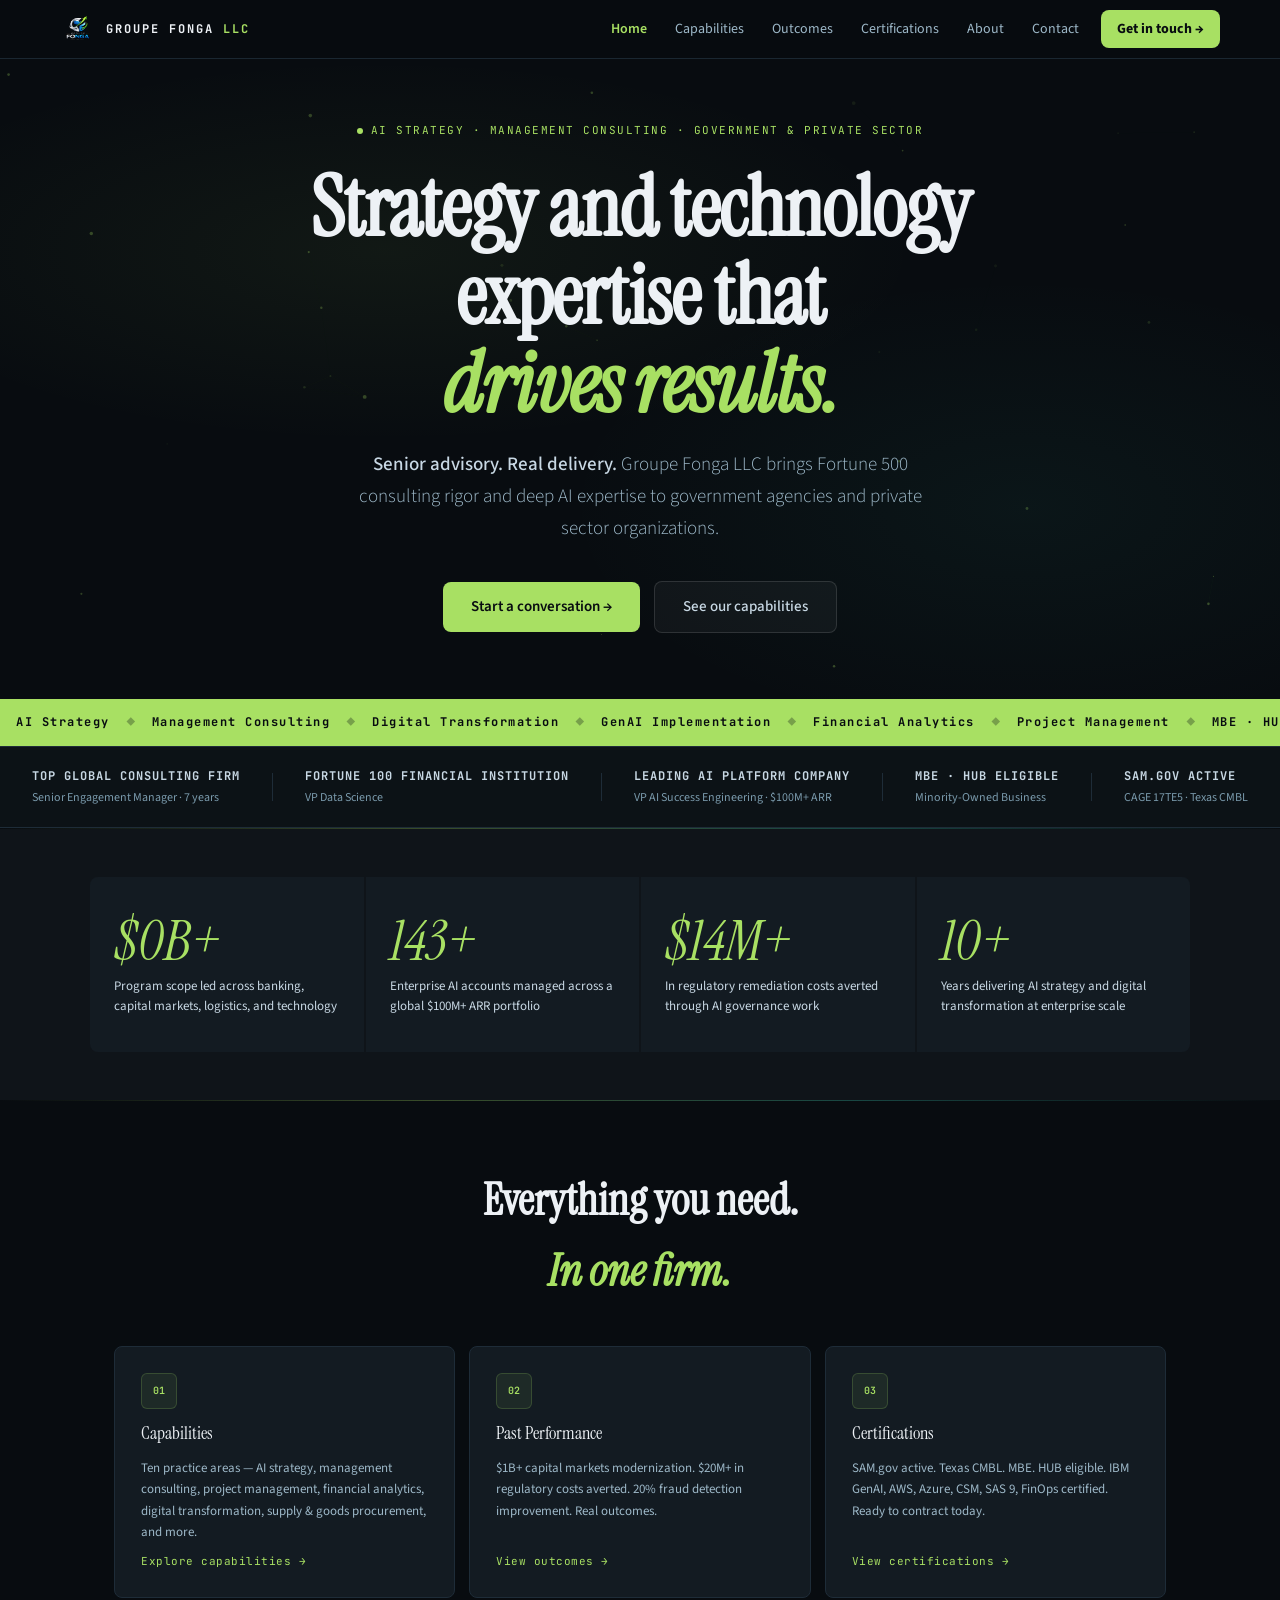
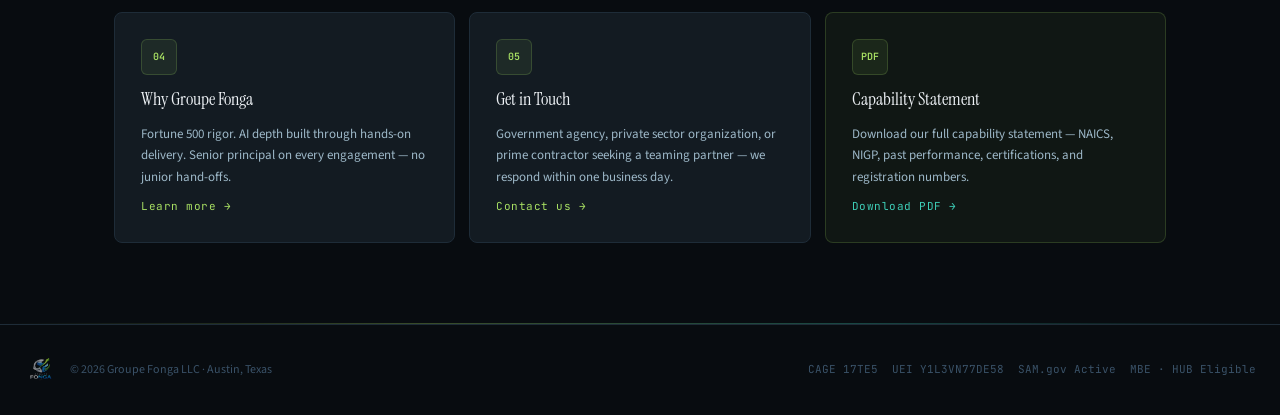
==== commit 6484317c: "Remove AI from landing page hero headline Keep the rest of the headline wording unchanged.  Co-autho" ====
--- a/index.html
+++ b/index.html
@@ -78,7 +78,7 @@
   <canvas id="particles" aria-hidden="true"></canvas>
   <div class="hero-content">
     <p class="eyebrow"><span class="eyebrow-dot" aria-hidden="true"></span>AI Strategy · Management Consulting · Government &amp; Private Sector</p>
-    <h1 class="hero-h1">AI Strategy and technology<br>expertise that<br><em>drives results.</em></h1>
+    <h1 class="hero-h1">Strategy and technology<br>expertise that<br><em>drives results.</em></h1>
     <p class="hero-sub"><strong>Senior advisory. Real delivery.</strong> Groupe Fonga LLC brings Fortune 500 consulting rigor and deep AI expertise to government agencies and private sector organizations.</p>
     <div class="hero-actions">
       <a href="/contact.html" class="btn-primary">Start a conversation →</a>
--- a/styles.css
+++ b/styles.css
@@ -468,9 +468,11 @@
   .nav-links{
     display:none;position:absolute;left:0;right:0;top:100%;
     flex-direction:column;align-items:stretch;
-    background:rgba(8,12,16,0.98);border-bottom:1px solid var(--line);
+    background:var(--void);border-bottom:1px solid var(--line);
     padding:12px 16px 16px;gap:2px;
+    box-shadow:0 16px 32px rgba(0,0,0,0.45);
   }
+  .nav-inner{position:relative;}
   .nav-links.is-open{display:flex;}
   .nav-links a{padding:12px 14px;}
   .nav-links .nav-cta{margin-left:0;text-align:center;justify-content:center;}
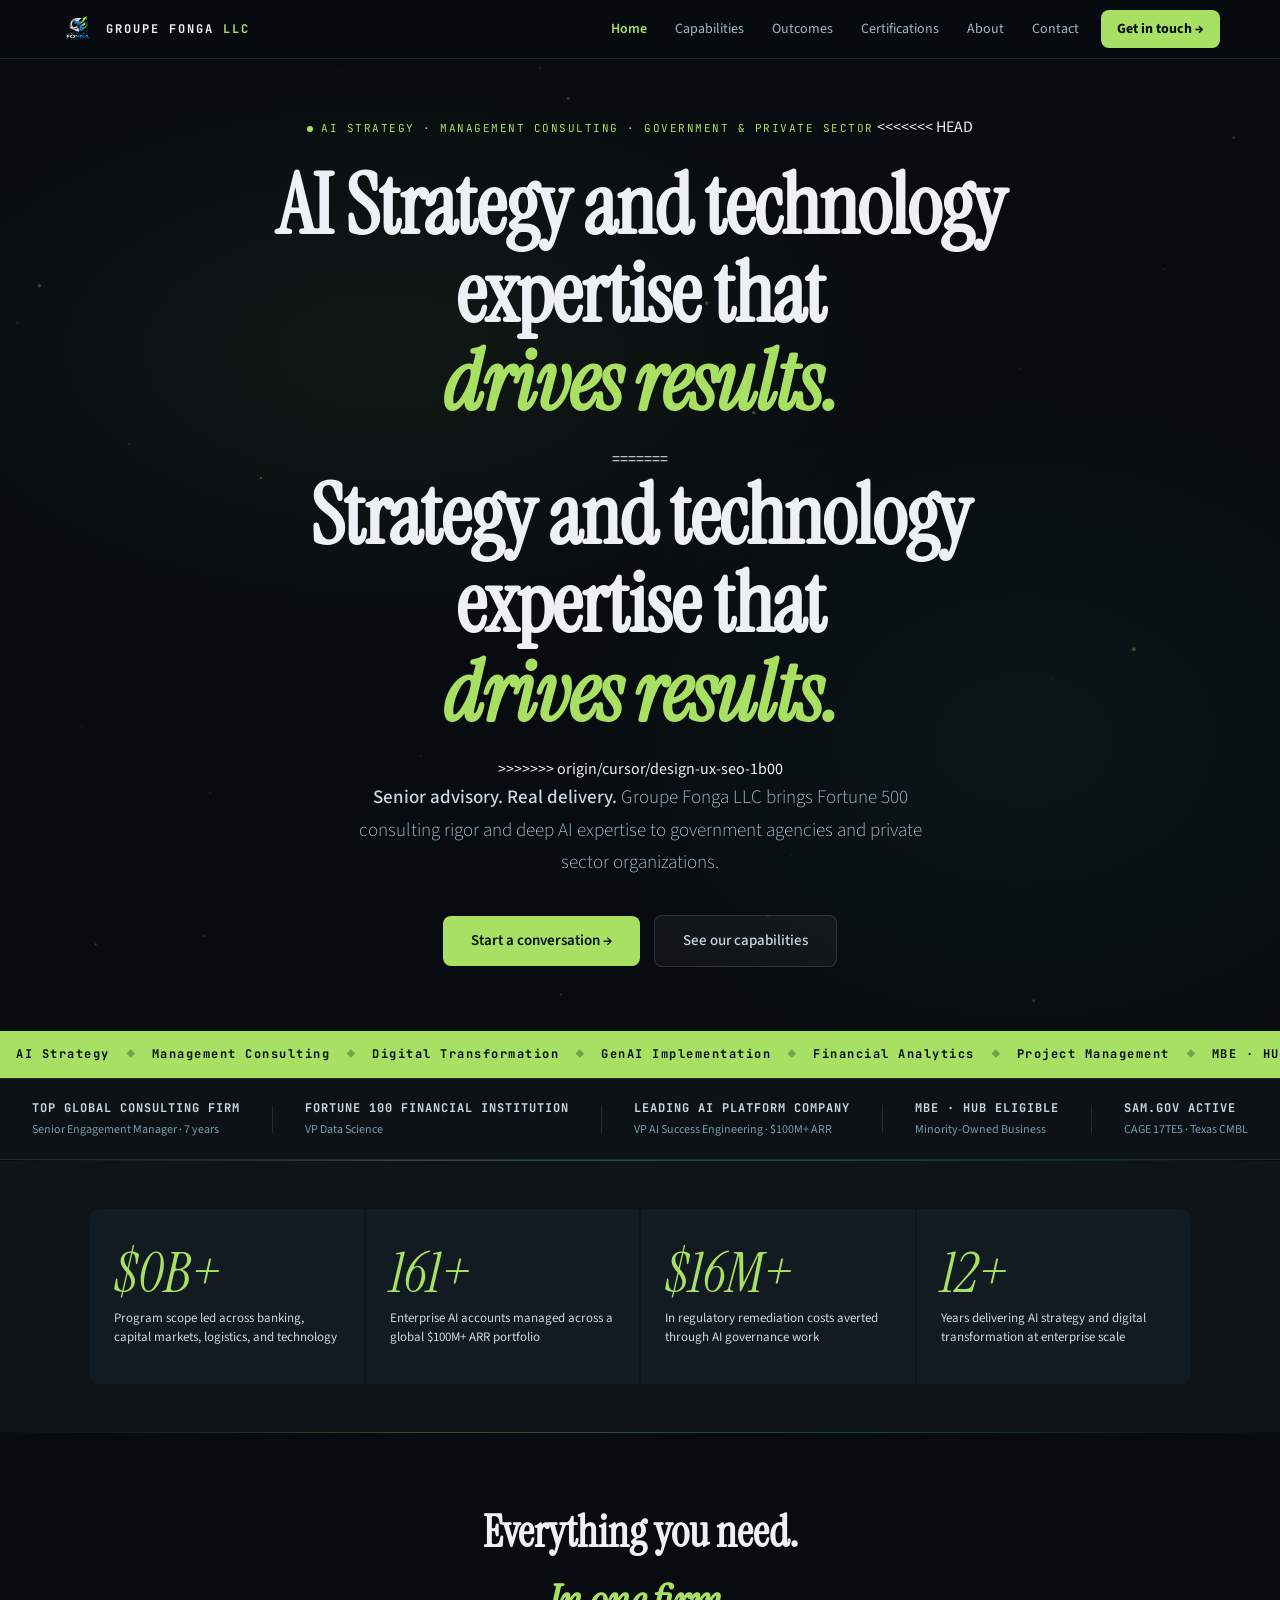
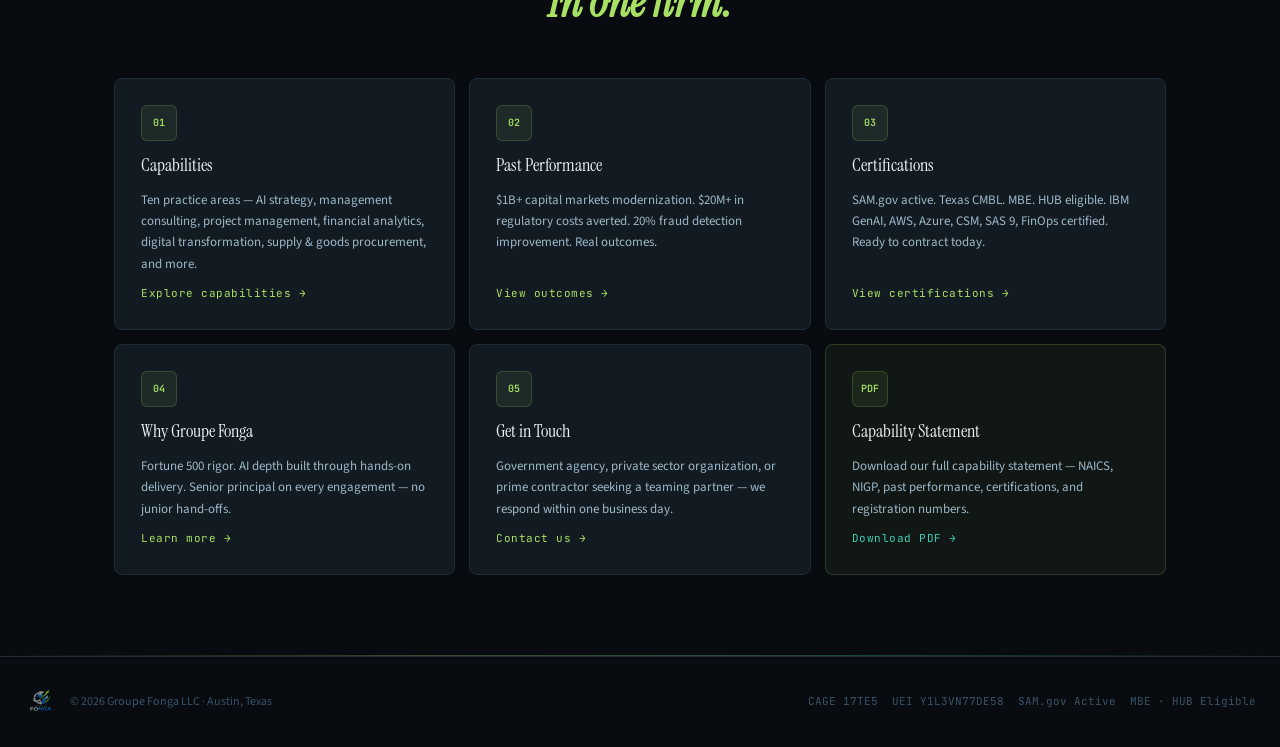
==== commit cf7c1308: "Deploy hero headline without AI on main Merge post-PR headline update so GitHub Pages serves "Strate" ====
--- a/index.html
+++ b/index.html
@@ -78,7 +78,11 @@
   <canvas id="particles" aria-hidden="true"></canvas>
   <div class="hero-content">
     <p class="eyebrow"><span class="eyebrow-dot" aria-hidden="true"></span>AI Strategy · Management Consulting · Government &amp; Private Sector</p>
+<<<<<<< HEAD
+    <h1 class="hero-h1">AI Strategy and technology<br>expertise that<br><em>drives results.</em></h1>
+=======
     <h1 class="hero-h1">Strategy and technology<br>expertise that<br><em>drives results.</em></h1>
+>>>>>>> origin/cursor/design-ux-seo-1b00
     <p class="hero-sub"><strong>Senior advisory. Real delivery.</strong> Groupe Fonga LLC brings Fortune 500 consulting rigor and deep AI expertise to government agencies and private sector organizations.</p>
     <div class="hero-actions">
       <a href="/contact.html" class="btn-primary">Start a conversation →</a>
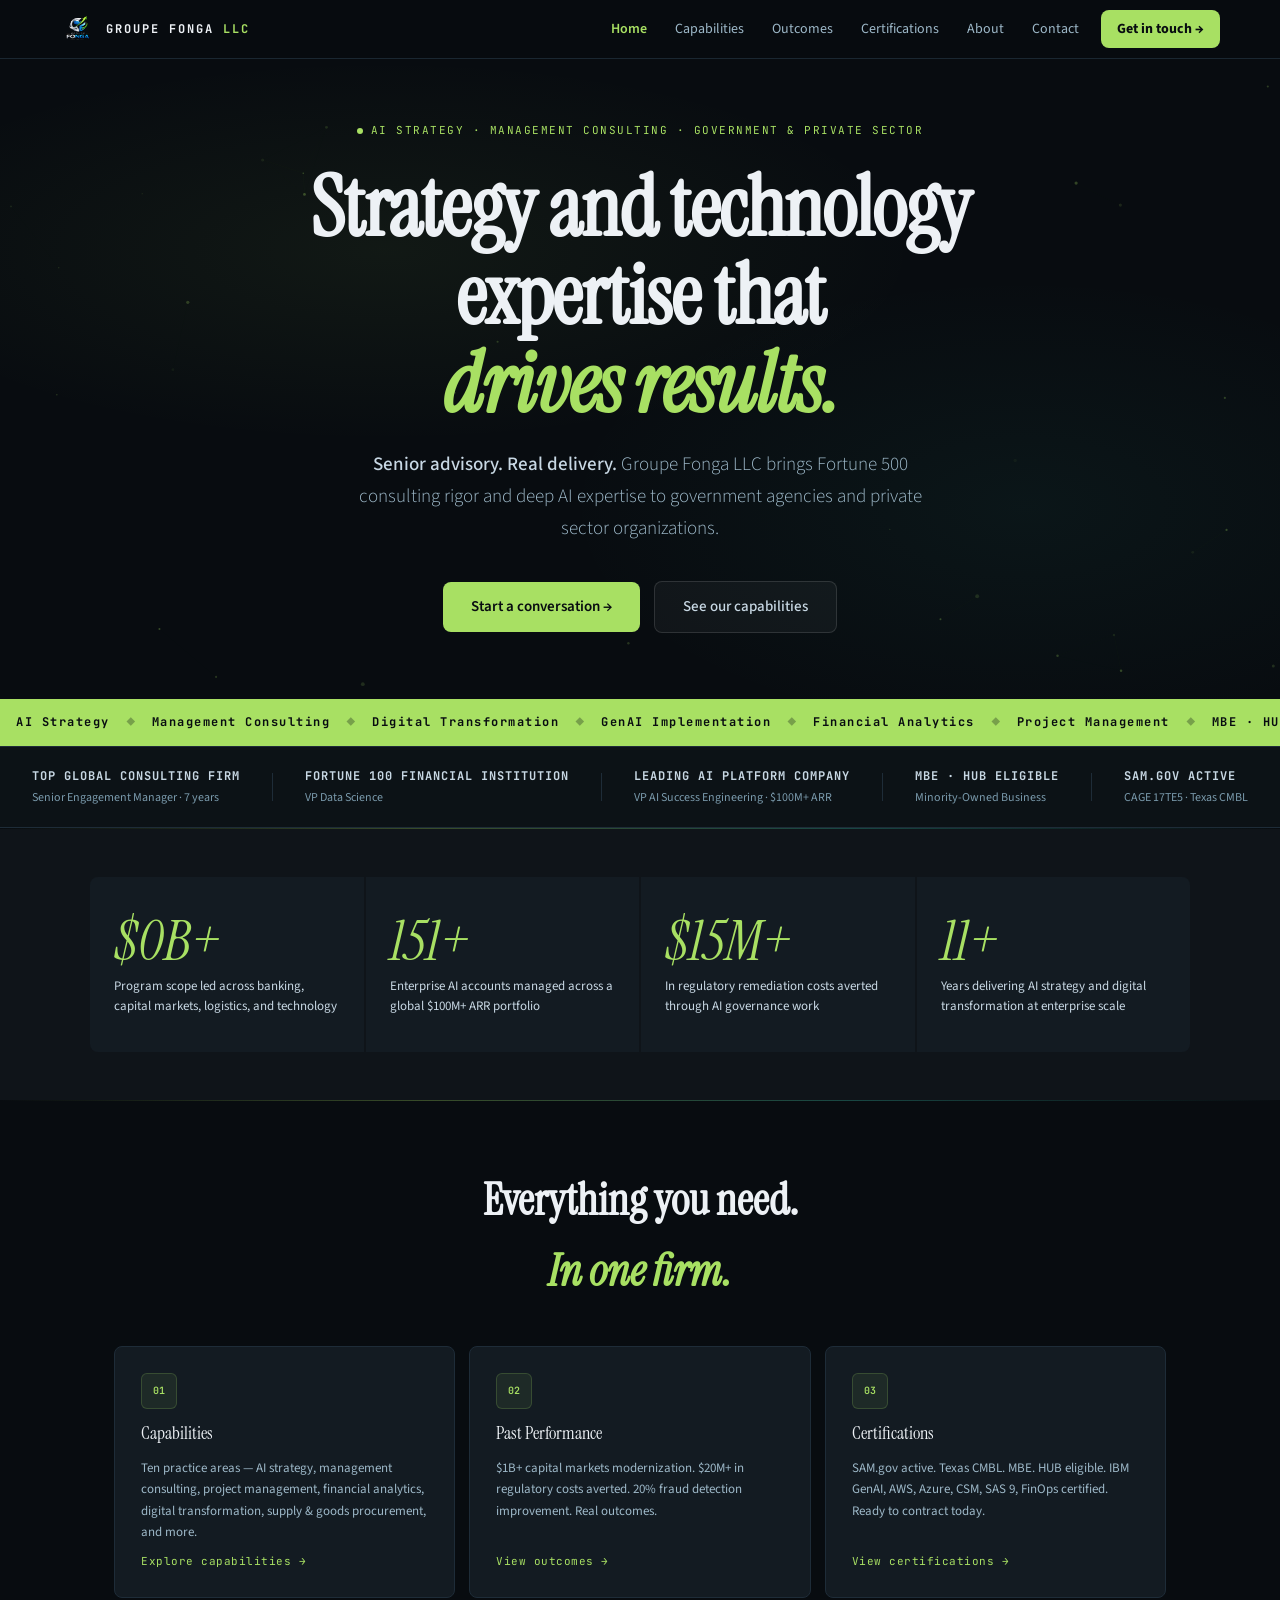
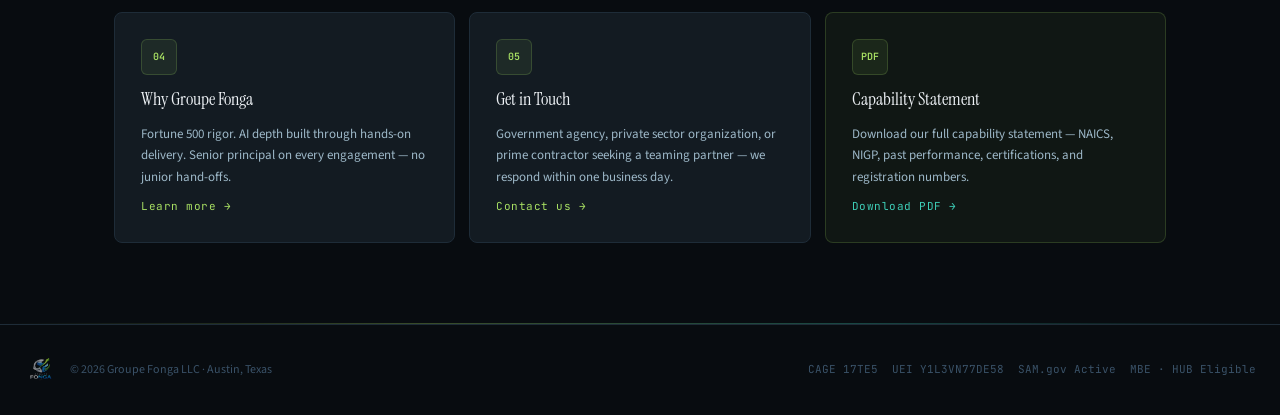
==== commit 78f428a9: "Remove merge conflict markers from the landing page The previous main merge accidentally committed G" ====
--- a/index.html
+++ b/index.html
@@ -78,11 +78,7 @@
   <canvas id="particles" aria-hidden="true"></canvas>
   <div class="hero-content">
     <p class="eyebrow"><span class="eyebrow-dot" aria-hidden="true"></span>AI Strategy · Management Consulting · Government &amp; Private Sector</p>
-<<<<<<< HEAD
-    <h1 class="hero-h1">AI Strategy and technology<br>expertise that<br><em>drives results.</em></h1>
-=======
     <h1 class="hero-h1">Strategy and technology<br>expertise that<br><em>drives results.</em></h1>
->>>>>>> origin/cursor/design-ux-seo-1b00
     <p class="hero-sub"><strong>Senior advisory. Real delivery.</strong> Groupe Fonga LLC brings Fortune 500 consulting rigor and deep AI expertise to government agencies and private sector organizations.</p>
     <div class="hero-actions">
       <a href="/contact.html" class="btn-primary">Start a conversation →</a>
